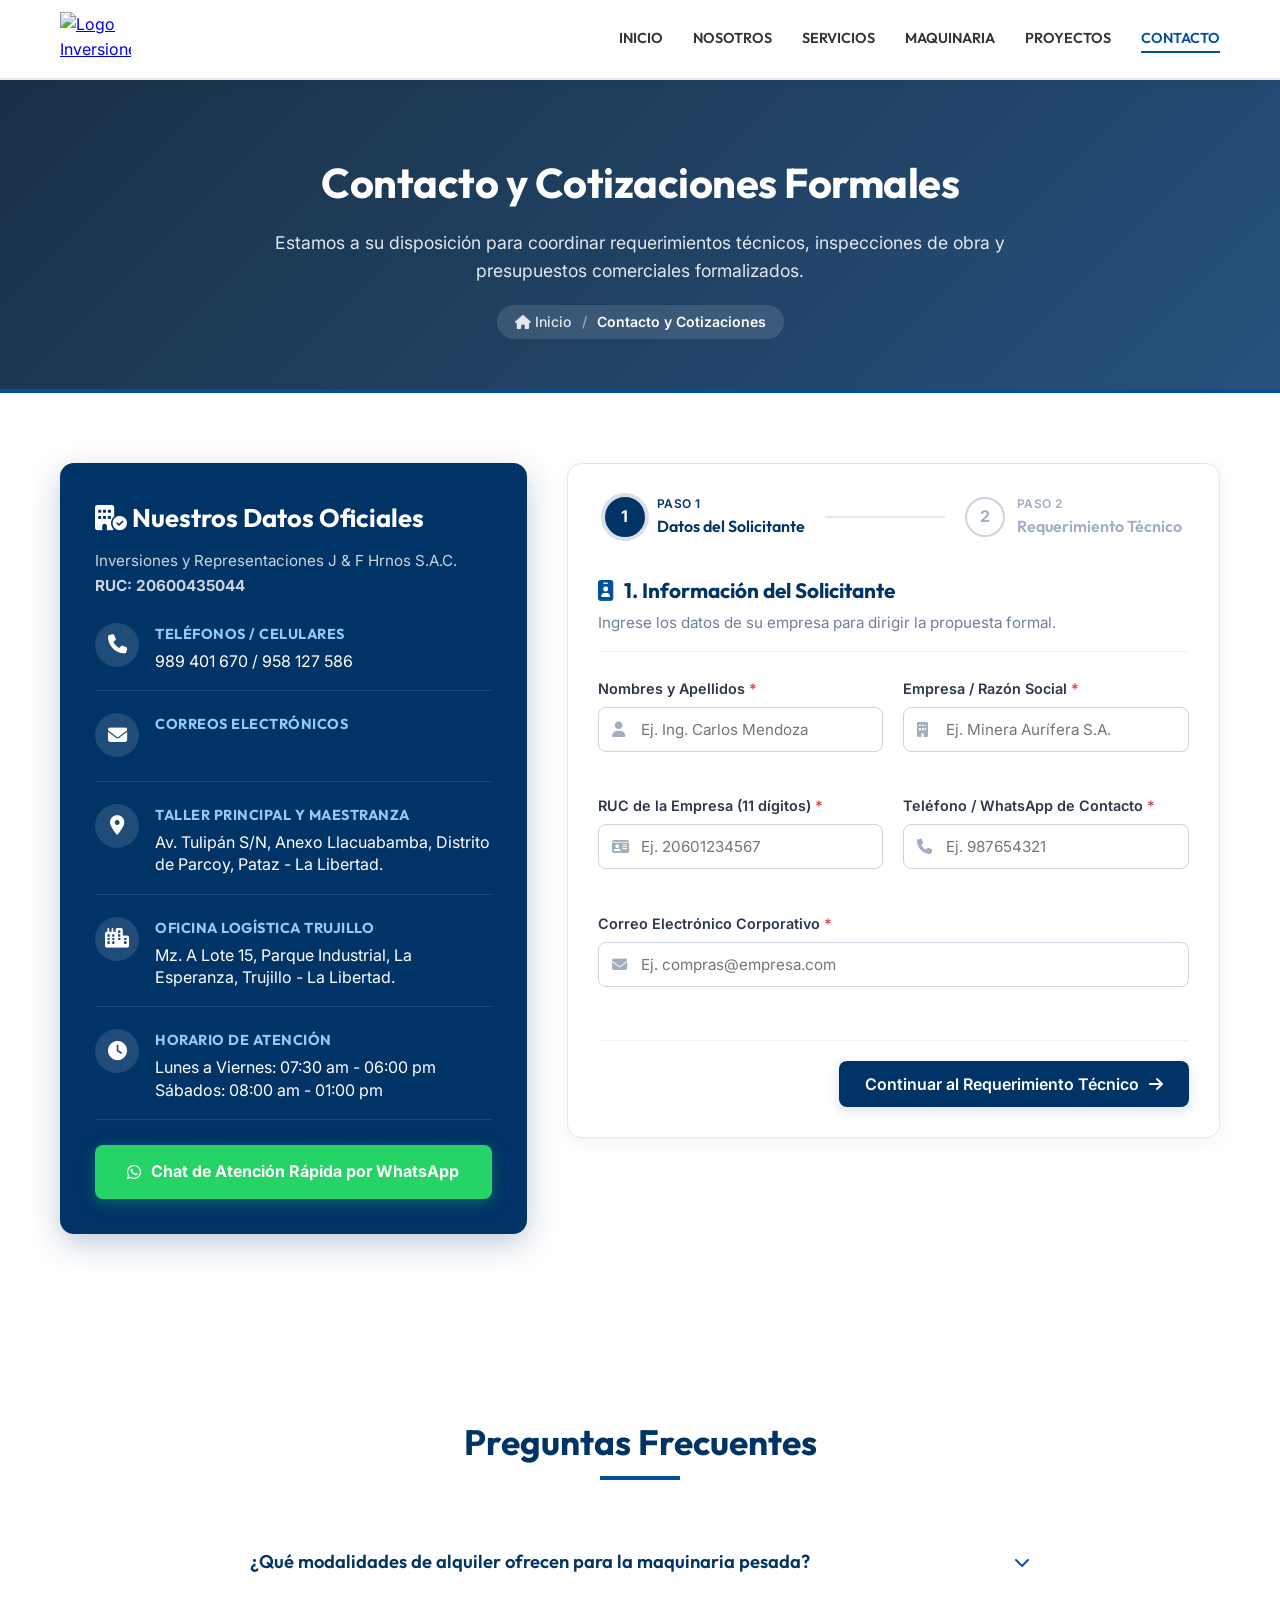
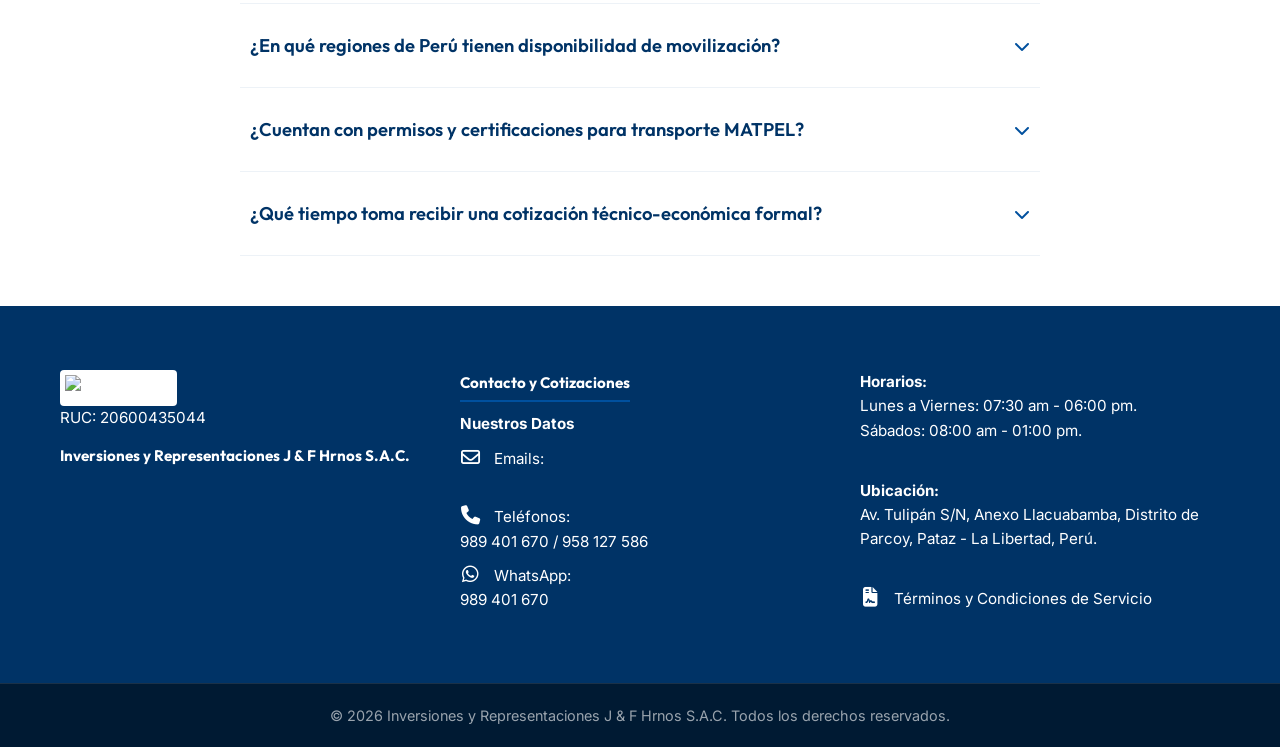
==== contacto.html @ 539c5917 "feat: reestructurar sitio en arquitectura multi-pagina independiente segun propuesta (nosotros, serv" ====
<!DOCTYPE html>
<html lang="es">

<head>
    <meta charset="UTF-8">
    <meta name="viewport" content="width=device-width, initial-scale=1.0">
    <title>Contacto y Cotizaciones en Línea | Inversiones J&F Hrnos</title>
    <meta name="description"
        content="Solicite su cotización en 2 pasos de alquiler de maquinaria, obras civiles o transporte MATPEL con Inversiones J&F Hrnos S.A.C. Atención directa por WhatsApp y correo.">
    <link rel="canonical" href="https://inversionesjyf.com/contacto.html">

    <!-- Open Graph / Facebook -->
    <meta property="og:type" content="website">
    <meta property="og:url" content="https://inversionesjyf.com/contacto.html">
    <meta property="og:title" content="Contacto y Cotizaciones | Inversiones J&F Hrnos">
    <meta property="og:description"
        content="Comuníquese con nuestra gerencia y residencia técnica. Base operativa en Llacuabamba (Pataz) y oficina en Trujillo.">
    <meta property="og:image" content="https://inversionesjyf.com/img/logo/logo_invertido.webp">

    <link rel="icon" type="image/webp" href="img/logo/logo.webp">
    <link rel="apple-touch-icon" href="img/logo/logo.webp">

    <!-- Estilos -->
    <link rel="stylesheet" href="styles.css">
    <link rel="preconnect" href="https://fonts.googleapis.com">
    <link rel="preconnect" href="https://fonts.gstatic.com" crossorigin>

    <link rel="stylesheet" href="https://cdnjs.cloudflare.com/ajax/libs/font-awesome/6.4.0/css/all.min.css"
        media="print" onload="this.media='all'">
    <noscript>
        <link rel="stylesheet" href="https://cdnjs.cloudflare.com/ajax/libs/font-awesome/6.4.0/css/all.min.css">
    </noscript>

    <link
        href="https://fonts.googleapis.com/css2?family=Inter:wght@300;400;600&family=Outfit:wght@400;600;700&display=swap"
        rel="stylesheet" media="print" onload="this.media='all'">
    <noscript>
        <link
            href="https://fonts.googleapis.com/css2?family=Inter:wght@300;400;600&family=Outfit:wght@400;600;700&display=swap"
            rel="stylesheet">
    </noscript>
</head>

<body>
    <a href="#main-content" class="skip-link">Saltar al contenido principal</a>

    <!-- HEADER / NAVEGACIÓN -->
    <header class="header">
        <div class="container header-flex">
            <div class="logo-container">
                <a href="index.html"><img src="img/logo/logo_invertido.webp" alt="Logo Inversiones J&F" class="logo-img" width="71" height="55"></a>
            </div>

            <button type="button" class="menu-toggle" id="mobile-menu" aria-label="Abrir menú de navegación"
                aria-expanded="false" aria-controls="primary-nav">
                <i class="fa-solid fa-bars" aria-hidden="true"></i>
            </button>

            <nav class="navbar" id="primary-nav" aria-label="Navegación principal">
                <ul>
                    <li><a href="index.html">Inicio</a></li>
                    <li><a href="nosotros.html">Nosotros</a></li>
                    <li><a href="servicios.html">Servicios</a></li>
                    <li><a href="maquinaria.html">Maquinaria</a></li>
                    <li><a href="proyectos.html">Proyectos</a></li>
                    <li><a href="contacto.html" class="active">Contacto</a></li>
                </ul>
            </nav>
        </div>
    </header>

    <!-- PAGE HERO -->
    <section class="page-hero">
        <div class="container">
            <h1 class="page-hero-title">Contacto y Cotizaciones Formales</h1>
            <p class="page-hero-subtitle">
                Estamos a su disposición para coordinar requerimientos técnicos, inspecciones de obra y presupuestos comerciales formalizados.
            </p>
            <nav class="breadcrumb-nav" aria-label="Ruta de navegación">
                <a href="index.html"><i class="fa-solid fa-house"></i> Inicio</a>
                <span>/</span>
                <span class="current">Contacto y Cotizaciones</span>
            </nav>
        </div>
    </section>

    <main id="main-content">
        <section class="section">
            <div class="container">
                <div class="contact-page-layout">

                    <!-- COLUMNA 1: INFORMACIÓN CORPORATIVA OFICIAL (Wireframe P.9) -->
                    <div class="contact-info-card reveal-left">
                        <h3><i class="fa-solid fa-building-circle-check"></i> Nuestros Datos Oficiales</h3>
                        <p class="lead">Inversiones y Representaciones J & F Hrnos S.A.C.<br><strong>RUC: 20600435044</strong></p>

                        <div class="contact-item-row">
                            <div class="contact-item-icon"><i class="fa-solid fa-phone"></i></div>
                            <div class="contact-item-text">
                                <h4>Teléfonos / Celulares</h4>
                                <p><a href="tel:+51989401670">989 401 670</a> / <a href="tel:+51958127586">958 127 586</a></p>
                            </div>
                        </div>

                        <div class="contact-item-row">
                            <div class="contact-item-icon"><i class="fa-solid fa-envelope"></i></div>
                            <div class="contact-item-text">
                                <h4>Correos Electrónicos</h4>
                                <p>
                                    <span class="obfuscated-email" data-user="residencia" data-domain="inversionesjyf.com"></span><br>
                                    <span class="obfuscated-email" data-user="gerencia" data-domain="inversionesjyf.com"></span>
                                </p>
                            </div>
                        </div>

                        <div class="contact-item-row">
                            <div class="contact-item-icon"><i class="fa-solid fa-location-dot"></i></div>
                            <div class="contact-item-text">
                                <h4>Taller Principal y Maestranza</h4>
                                <p>Av. Tulipán S/N, Anexo Llacuabamba, Distrito de Parcoy, Pataz - La Libertad.</p>
                            </div>
                        </div>

                        <div class="contact-item-row">
                            <div class="contact-item-icon"><i class="fa-solid fa-city"></i></div>
                            <div class="contact-item-text">
                                <h4>Oficina Logística Trujillo</h4>
                                <p>Mz. A Lote 15, Parque Industrial, La Esperanza, Trujillo - La Libertad.</p>
                            </div>
                        </div>

                        <div class="contact-item-row">
                            <div class="contact-item-icon"><i class="fa-solid fa-clock"></i></div>
                            <div class="contact-item-text">
                                <h4>Horario de Atención</h4>
                                <p>Lunes a Viernes: 07:30 am - 06:00 pm<br>Sábados: 08:00 am - 01:00 pm</p>
                            </div>
                        </div>

                        <a href="https://wa.me/51989401670?text=Hola%20Inversiones%20J%26F,%20deseo%20comunicarme%20con%20un%20asesor%20comercial." 
                           target="_blank" rel="noopener" class="direct-wa-card-btn">
                            <i class="fa-brands fa-whatsapp"></i> Chat de Atención Rápida por WhatsApp
                        </a>
                    </div>

                    <!-- COLUMNA 2: ASISTENTE DE COTIZACIÓN EN 2 PASOS (Wireframe P.9) -->
                    <div class="wizard-container box-shadow reveal-right" style="padding: 30px;">
                        <div class="wizard-stepper" role="tablist" aria-label="Progreso de la cotización">
                            <div class="step-indicator active" id="step-nav-1" role="tab" aria-selected="true">
                                <div class="step-circle">1</div>
                                <div class="step-label">
                                    <span class="step-num">Paso 1</span>
                                    <span class="step-title">Datos del Solicitante</span>
                                </div>
                            </div>
                            <div class="step-divider" id="step-divider-line"></div>
                            <div class="step-indicator" id="step-nav-2" role="tab" aria-selected="false">
                                <div class="step-circle">2</div>
                                <div class="step-label">
                                    <span class="step-num">Paso 2</span>
                                    <span class="step-title">Requerimiento Técnico</span>
                                </div>
                            </div>
                        </div>

                        <form id="quotation-form" class="wizard-form" novalidate>
                            <!-- PASO 1: Datos del Solicitante -->
                            <div class="wizard-step active" id="wizard-step-1">
                                <div class="step-header">
                                    <h3><i class="fa-solid fa-id-badge"></i> 1. Información del Solicitante</h3>
                                    <p>Ingrese los datos de su empresa para dirigir la propuesta formal.</p>
                                </div>

                                <div class="form-grid">
                                    <div class="form-group">
                                        <label for="quote-name">Nombres y Apellidos <span class="req">*</span></label>
                                        <div class="input-icon-wrap">
                                            <i class="fa-solid fa-user"></i>
                                            <input type="text" id="quote-name" name="name" required placeholder="Ej. Ing. Carlos Mendoza">
                                        </div>
                                        <span class="field-error" id="error-name"></span>
                                    </div>

                                    <div class="form-group">
                                        <label for="quote-company">Empresa / Razón Social <span class="req">*</span></label>
                                        <div class="input-icon-wrap">
                                            <i class="fa-solid fa-building"></i>
                                            <input type="text" id="quote-company" name="company" required placeholder="Ej. Minera Aurífera S.A.">
                                        </div>
                                        <span class="field-error" id="error-company"></span>
                                    </div>

                                    <div class="form-group">
                                        <label for="quote-ruc">RUC de la Empresa (11 dígitos) <span class="req">*</span></label>
                                        <div class="input-icon-wrap">
                                            <i class="fa-solid fa-id-card"></i>
                                            <input type="text" id="quote-ruc" name="ruc" required maxlength="11" pattern="[0-9]{11}" placeholder="Ej. 20601234567">
                                        </div>
                                        <span class="field-error" id="error-ruc"></span>
                                    </div>

                                    <div class="form-group">
                                        <label for="quote-phone">Teléfono / WhatsApp de Contacto <span class="req">*</span></label>
                                        <div class="input-icon-wrap">
                                            <i class="fa-solid fa-phone"></i>
                                            <input type="tel" id="quote-phone" name="phone" required placeholder="Ej. 987654321">
                                        </div>
                                        <span class="field-error" id="error-phone"></span>
                                    </div>

                                    <div class="form-group full-width">
                                        <label for="quote-email">Correo Electrónico Corporativo <span class="req">*</span></label>
                                        <div class="input-icon-wrap">
                                            <i class="fa-solid fa-envelope"></i>
                                            <input type="email" id="quote-email" name="email" required placeholder="Ej. compras@empresa.com">
                                        </div>
                                        <span class="field-error" id="error-email"></span>
                                    </div>
                                </div>

                                <div class="wizard-actions right-align">
                                    <button type="button" id="btn-next-step" class="btn-wizard-primary">
                                        Continuar al Requerimiento Técnico <i class="fa-solid fa-arrow-right"></i>
                                    </button>
                                </div>
                            </div>

                            <!-- PASO 2: Requerimiento Técnico -->
                            <div class="wizard-step" id="wizard-step-2" style="display: none;">
                                <div class="step-header">
                                    <h3><i class="fa-solid fa-toolbox"></i> 2. Datos Técnicos del Requerimiento</h3>
                                    <p>Indique tipo de servicio, maquinaria, lugar de obra y tiempo estimado.</p>
                                </div>

                                <div class="form-grid">
                                    <div class="form-group">
                                        <label for="quote-service">Servicio de Interés <span class="req">*</span></label>
                                        <div class="input-icon-wrap">
                                            <i class="fa-solid fa-gears"></i>
                                            <select id="quote-service" name="service" required>
                                                <option value="">Seleccione el tipo de servicio...</option>
                                                <option value="Alquiler de Maquinaria Pesada">Alquiler de Maquinaria Pesada</option>
                                                <option value="Transporte y Carga MATPEL">Transporte Logístico y MATPEL</option>
                                                <option value="Obras Civiles y Edificaciones">Obras Civiles y Construcción</option>
                                                <option value="Mantenimiento Vial y Carreteras">Mantenimiento Vial y Carreteras</option>
                                                <option value="Ingeniería y Montaje Industrial">Ingeniería y Montaje Metalmecánico</option>
                                            </select>
                                        </div>
                                        <span class="field-error" id="error-service"></span>
                                    </div>

                                    <div class="form-group">
                                        <label for="quote-machinery">Equipo Específico Requerido</label>
                                        <div class="input-icon-wrap">
                                            <i class="fa-solid fa-tractor"></i>
                                            <select id="quote-machinery" name="machinery">
                                                <option value="Flota completa / A definir según proyecto">Flota completa / A definir según proyecto</option>
                                            </select>
                                        </div>
                                    </div>

                                    <div class="form-group">
                                        <label for="quote-location">Ubicación / Lugar del Proyecto <span class="req">*</span></label>
                                        <div class="input-icon-wrap">
                                            <i class="fa-solid fa-location-dot"></i>
                                            <input type="text" id="quote-location" name="location" required placeholder="Ej. Pataz, Parcoy, Tayabamba / Otra región">
                                        </div>
                                        <span class="field-error" id="error-location"></span>
                                    </div>

                                    <div class="form-group">
                                        <label for="quote-duration">Duración Estimada <span class="req">*</span></label>
                                        <div class="input-icon-wrap">
                                            <i class="fa-solid fa-calendar-days"></i>
                                            <select id="quote-duration" name="duration" required>
                                                <option value="Menos de 1 mes (Servicio puntual)">Menos de 1 mes (Servicio puntual)</option>
                                                <option value="1 a 3 meses">1 a 3 meses</option>
                                                <option value="3 a 6 meses">3 a 6 meses</option>
                                                <option value="Más de 6 meses (Contrato continuo)" selected>Más de 6 meses (Contrato continuo)</option>
                                            </select>
                                        </div>
                                    </div>

                                    <div class="form-group">
                                        <label for="quote-start-date">Fecha Estimada de Inicio</label>
                                        <div class="input-icon-wrap">
                                            <i class="fa-solid fa-clock"></i>
                                            <input type="date" id="quote-start-date" name="start_date">
                                        </div>
                                    </div>

                                    <div class="form-group full-width">
                                        <label for="quote-details">Alcance y Especificaciones del Trabajo <span class="req">*</span></label>
                                        <textarea id="quote-details" name="details" rows="3" required placeholder="Indique alcances de obra, tipo de terreno, turnos de trabajo o cualquier especificación técnica..."></textarea>
                                        <span class="field-error" id="error-details"></span>
                                    </div>

                                    <div class="form-group full-width checkbox-group">
                                        <label class="custom-checkbox-label" for="quote-consent">
                                            <input type="checkbox" id="quote-consent" name="consent" required checked>
                                            <span>Acepto la política de privacidad de Inversiones y Representaciones J & F Hrnos S.A.C. para la formulación de la cotización comercial.</span>
                                        </label>
                                        <span class="field-error" id="error-consent"></span>
                                    </div>
                                </div>

                                <div class="wizard-actions between-align">
                                    <button type="button" id="btn-prev-step" class="btn-wizard-secondary">
                                        <i class="fa-solid fa-arrow-left"></i> Modificar Datos Solicitante
                                    </button>
                                    
                                    <div class="submission-btn-group">
                                        <button type="button" id="btn-send-whatsapp" class="btn-wizard-whatsapp">
                                            <i class="fa-brands fa-whatsapp"></i> Cotizar vía WhatsApp
                                        </button>
                                        <button type="submit" id="btn-submit-quote" class="btn-wizard-primary">
                                            <i class="fa-solid fa-paper-plane"></i> Solicitar Cotización Formal
                                        </button>
                                    </div>
                                </div>
                            </div>
                        </form>

                        <div id="quote-success-box" class="quote-success-banner" style="display: none;">
                            <i class="fa-solid fa-circle-check"></i>
                            <h3>¡Solicitud de Cotización Registrada!</h3>
                            <p>Hemos recibido los datos de su requerimiento. Nuestro equipo de ingenieros residentes y área comercial evaluará los alcances para remitirle la propuesta formal a la brevedad.</p>
                            <p class="direct-attention">Para atención prioritaria inmediata, comuníquese directamente al <strong>+51 989 401 670</strong>.</p>
                            <button type="button" id="btn-reset-quote" class="btn-wizard-secondary">Realizar otra cotización</button>
                        </div>
                    </div>

                </div>
            </div>
        </section>

        <!-- SECCIÓN DE PREGUNTAS FRECUENTES (FAQ) -->
        <section class="section faq-section bg-light" style="padding: 50px 0;">
            <div class="container">
                <h2 class="section-title">Preguntas Frecuentes</h2>
                <div class="faq-container">
                    <div class="faq-item">
                        <button type="button" class="faq-question" aria-expanded="false" aria-controls="faq-ans-1">
                            ¿Qué modalidades de alquiler ofrecen para la maquinaria pesada? <i class="fa-solid fa-chevron-down" aria-hidden="true"></i>
                        </button>
                        <div class="faq-answer" id="faq-ans-1">
                            <p>Ofrecemos alquiler por horas secas (solo equipo) o con operador homologado y mantenimiento preventivo in situ incluido en obra. Evaluamos turnos simples o dobles según el requerimiento de la operación minera.</p>
                        </div>
                    </div>
                    <div class="faq-item">
                        <button type="button" class="faq-question" aria-expanded="false" aria-controls="faq-ans-2">
                            ¿En qué regiones de Perú tienen disponibilidad de movilización? <i class="fa-solid fa-chevron-down" aria-hidden="true"></i>
                        </button>
                        <div class="faq-answer" id="faq-ans-2">
                            <p>Nuestra base principal y taller se encuentra en Llacuabamba (Pataz, La Libertad), pero operamos a nivel nacional mediante plataformas de cama baja propias para trasladar equipos hacia Cajamarca, Áncash, Pasco, Junín o cualquier región minera.</p>
                        </div>
                    </div>
                    <div class="faq-item">
                        <button type="button" class="faq-question" aria-expanded="false" aria-controls="faq-ans-3">
                            ¿Cuentan con permisos y certificaciones para transporte MATPEL? <i class="fa-solid fa-chevron-down" aria-hidden="true"></i>
                        </button>
                        <div class="faq-answer" id="faq-ans-3">
                            <p>Sí, contamos con permisos vigentes de la Dirección General de Transporte Terrestre del MTC para el transporte terrestre de materiales peligrosos e hidrocarburos, pólizas de responsabilidad civil y conductores homologados A-IV.</p>
                        </div>
                    </div>
                    <div class="faq-item">
                        <button type="button" class="faq-question" aria-expanded="false" aria-controls="faq-ans-4">
                            ¿Qué tiempo toma recibir una cotización técnico-económica formal? <i class="fa-solid fa-chevron-down" aria-hidden="true"></i>
                        </button>
                        <div class="faq-answer" id="faq-ans-4">
                            <p>Para alquiler de maquinaria estándar y transporte, la cotización se emite el mismo día laborable. Para obras civiles y montajes metalmecánicos complejos que requieren metrados e ingeniería, remitimos la propuesta en un plazo máximo de 24 a 48 horas.</p>
                        </div>
                    </div>
                </div>
            </div>
        </section>
    </main>

    <hr class="footer-separator">

    <!-- FOOTER CORPORATIVO -->
    <footer id="contacto" class="footer">
        <div class="container footer-grid">
            <div class="footer-brand">
                <img src="img/logo/logo.webp" alt="Logo Footer" class="logo-img-footer" width="200" height="67">
                <p class="footer-ruc">RUC: 20600435044</p>
                <p class="footer-company-name">Inversiones y Representaciones J & F Hrnos S.A.C.</p>
            </div>

            <div class="footer-contact">
                <p class="footer-heading">Contacto y Cotizaciones</p>
                <p><strong>Nuestros Datos</strong></p>
                <p><i class="fa-regular fa-envelope"></i> Emails: <br>
                    <span class="obfuscated-email" data-user="residencia" data-domain="inversionesjyf.com"></span> <br>
                    <span class="obfuscated-email" data-user="gerencia" data-domain="inversionesjyf.com"></span>
                </p>
                <p><i class="fa-solid fa-phone"></i> Teléfonos: <br>
                    <a href="tel:+51989401670">989 401 670</a> / <a href="tel:+51958127586">958 127 586</a>
                </p>
                <p><i class="fa-brands fa-whatsapp"></i> WhatsApp: <br> <a href="https://wa.me/51989401670"
                        target="_blank" rel="noopener">989 401 670</a></p>
            </div>

            <div class="footer-info">
                <p><strong>Horarios:</strong><br> Lunes a Viernes: 07:30 am - 06:00 pm. <br>Sábados: 08:00 am - 01:00 pm.</p>
                <br>
                <p><strong>Ubicación:</strong><br> Av. Tulipán S/N, Anexo Llacuabamba, Distrito de Parcoy, Pataz - La Libertad, Perú.</p>
                <br>
                <p><i class="fa-solid fa-file-contract"></i> <a href="documentos/terminos-y-condiciones.pdf"
                        target="_blank" rel="noopener">Términos y Condiciones de Servicio</a></p>
            </div>
        </div>
    </footer>

    <div style="background: #001a33; padding: 20px 0; border-top: 1px solid rgba(255,255,255,0.1);">
        <div class="container">
            <p style="text-align: center; margin:0; color: rgba(255,255,255,0.6); font-size: 0.9rem;">&copy; 2026
                Inversiones y Representaciones J & F Hrnos S.A.C. Todos los derechos reservados.</p>
        </div>
    </div>

    <script src="script.js"></script>
    <script>
        // Auto-selección por parámetros de URL en contacto.html (?servicio=... &equipo=...)
        document.addEventListener('DOMContentLoaded', () => {
            const params = new URLSearchParams(window.location.search);
            const equipoParam = params.get('equipo');
            const servicioParam = params.get('servicio');

            if (servicioParam) {
                const serviceSelect = document.getElementById('quote-service');
                if (serviceSelect) {
                    serviceSelect.value = decodeURIComponent(servicioParam);
                }
            }

            if (equipoParam) {
                const machinerySelect = document.getElementById('quote-machinery');
                if (machinerySelect) {
                    const decoded = decodeURIComponent(equipoParam);
                    let found = false;
                    for (let opt of machinerySelect.options) {
                        if (opt.value.includes(decoded) || decoded.includes(opt.value)) {
                            machinerySelect.value = opt.value;
                            found = true;
                            break;
                        }
                    }
                    if (!found) {
                        const newOpt = new Option(decoded, decoded, true, true);
                        machinerySelect.add(newOpt);
                    }
                }
            }
        });
    </script>
</body>

</html>
---- styles.css ----
/* =========================================
   VARIABLES Y ESTILOS GLOBALES
   ========================================= */
:root {
    --blue-dark: #003366;
    --blue-accent: #00509e;
    --white: #ffffff;
    --bg-light: #f4f7f6;
    --text-dark: #333333;
    --transition: all 0.4s ease;
    --header-height: 80px;
    --anim-timing: cubic-bezier(0.4, 0, 0.2, 1);
}

* {
    margin: 0;
    padding: 0;
    box-sizing: border-box;
    scroll-behavior: smooth;
}

:focus-visible {
    outline: 2px solid var(--blue-accent);
    outline-offset: 3px;
}

.skip-link {
    position: absolute;
    top: -100px;
    left: 20px;
    background: var(--blue-dark);
    color: var(--white);
    padding: 10px 18px;
    z-index: 9999;
    border-radius: 4px;
    font-weight: 600;
    transition: top 0.2s ease;
    text-decoration: none;
}

.skip-link:focus {
    top: 20px;
}

body {
    font-family: 'Inter', 'Segoe UI', Tahoma, Geneva, Verdana, sans-serif;
    color: var(--text-dark);
    line-height: 1.6;
}

h1, h2, h3, h4, .navbar a {
    font-family: 'Outfit', sans-serif;
}

/* Estilos para enlaces dentro de párrafos */
.text-link {
    color: var(--blue-accent);
    font-weight: 600;
    text-decoration: none;
    border-bottom: 2px solid var(--blue-accent);
    transition: color 0.3s ease, border-color 0.3s ease;
}

.text-link:hover {
    color: var(--blue-dark);
    border-color: var(--blue-dark);
}


.container {
    max-width: 1200px;
    margin: 0 auto;
    padding: 0 20px;
}

.section {
    padding: 70px 0;
    scroll-margin-top: var(--header-height);
}

.bg-light {
    background-color: var(--bg-light);
}

.section-title {
    text-align: center;
    color: var(--blue-dark);
    font-size: 2.2rem;
    margin-bottom: 50px;
    position: relative;
}

.section-title::after {
    content: '';
    position: absolute;
    bottom: -10px;
    left: 50%;
    transform: translateX(-50%);
    width: 80px;
    height: 4px;
    background-color: var(--blue-accent);
}

.box-shadow {
    background: var(--white);
    border-radius: 12px;
    box-shadow: 0 4px 20px rgba(0, 0, 0, 0.05);
    padding: 30px;
    transition: transform 0.3s ease, box-shadow 0.3s ease;
}

.box-shadow:hover {
    transform: translateY(-5px);
    box-shadow: 0 8px 25px rgba(0, 0, 0, 0.1);
}

/* Animaciones de Aparición */
.reveal {
    opacity: 0;
    transform: translateY(30px);
    transition: opacity 1.2s var(--anim-timing), transform 1.2s var(--anim-timing);
}

.reveal-left {
    opacity: 0;
    transform: translateX(-50px);
    transition: opacity 1.2s var(--anim-timing), transform 1.2s var(--anim-timing);
}

.reveal-right {
    opacity: 0;
    transform: translateX(50px);
    transition: opacity 1.2s var(--anim-timing), transform 1.2s var(--anim-timing);
}

.reveal.active, .reveal-left.active, .reveal-right.active {
    opacity: 1;
    transform: translate(0);
}

.delay-1 { transition-delay: 0.2s; }
.delay-2 { transition-delay: 0.4s; }
.delay-3 { transition-delay: 0.6s; }
.delay-4 { transition-delay: 0.8s; }

/* =========================================
   HEADER Y NAVEGACIÓN (PC)
   ========================================= */
.header {
    background: rgba(255, 255, 255, 0.95);
    backdrop-filter: blur(10px);
    -webkit-backdrop-filter: blur(10px);
    border-bottom: 2px solid rgba(0, 51, 102, 0.1);
    position: sticky;
    top: 0;
    z-index: 1000;
    height: var(--header-height);
    display: flex;
    align-items: center;
    box-shadow: 0 2px 10px rgba(0,0,0,0.05);
    transition: box-shadow 0.3s ease, background-color 0.3s ease;
}

.header.scrolled {
    box-shadow: 0 4px 20px rgba(0, 0, 0, 0.12);
    background: rgba(255, 255, 255, 0.98);
}

.header-flex {
    display: flex;
    justify-content: space-between;
    align-items: center;
    width: 100%;
}

.logo-img {
    height: 55px;
    width: auto;
    object-fit: contain;
    display: block;
    transition: transform 0.3s ease;
}

.logo-img:hover {
    transform: scale(1.03);
}

/* Menú oculto por defecto en PC */
.menu-toggle {
    display: none;
    font-size: 1.8rem;
    color: var(--blue-dark);
    cursor: pointer;
    background: transparent;
    border: none;
    padding: 8px;
    border-radius: 4px;
    line-height: 1;
}

.menu-toggle:focus-visible {
    outline: 2px solid var(--blue-accent);
}

.navbar ul {
    display: flex;
    list-style: none;
    gap: 30px;
}

.navbar a {
    text-decoration: none;
    color: var(--text-dark);
    font-weight: 600;
    text-transform: uppercase;
    font-size: 0.9rem;
    transition: color 0.3s, transform 0.3s;
    display: inline-block;
}

.navbar a:hover {
    color: var(--blue-accent);
    transform: translateY(-2px);
}

.navbar a.active {
    color: var(--blue-accent);
    border-bottom: 2px solid var(--blue-accent);
}

/* =========================================
   SLIDER HERO
   ========================================= */
.hero-slider {
    position: relative;
    width: 100%;
    height: 550px;
    overflow: hidden;
    background: var(--blue-dark);
}

.slide {
    position: absolute;
    width: 100%;
    height: 100%;
    opacity: 0;
    transition: opacity 0.8s ease-in-out;
}

.slide.active {
    opacity: 1;
}

.slide img {
    width: 100%;
    height: 100%;
    object-fit: cover;
}

.slide-caption {
    position: absolute;
    bottom: 60px;
    left: 50px;
    background: rgba(0, 51, 102, 0.85);
    color: var(--white);
    padding: 20px 30px;
    border-left: 6px solid var(--white);
}

.prev,
.next {
    position: absolute;
    top: 50%;
    transform: translateY(-50%);
    background: rgba(0, 51, 102, 0.6);
    color: var(--white);
    border: none;
    padding: 15px 20px;
    cursor: pointer;
    font-size: 24px;
    z-index: 10;
    transition: 0.3s;
}

.prev:hover,
.next:hover {
    background: var(--blue-dark);
}

.next {
    right: 0;
}

.prev {
    left: 0;
}

/* =========================================
   SECCIÓN: NOSOTROS
   ========================================= */
.stats-row {
    display: flex;
    justify-content: center;
    gap: 30px;
    margin-bottom: 40px;
}

.stat-item {
    display: flex;
    align-items: center;
    gap: 20px;
    flex: 1;
}

.stat-item i {
    font-size: 2.5rem;
    color: var(--blue-accent);
}

.stat-item .stat-number {
    font-family: 'Outfit', sans-serif;
    font-weight: 700;
    font-size: 1.5rem;
    color: var(--blue-dark);
    margin-bottom: 0;
}

.stat-item p {
    margin: 0;
    font-size: 0.95rem;
    color: #666;
}

.about-grid {
    display: grid;
    grid-template-columns: 1fr 1fr;
    gap: 30px;
}

.who-we-are h3,
.values-box h3 {
    color: var(--blue-dark);
    margin-bottom: 20px;
    font-size: 1.5rem;
    display: flex;
    align-items: center;
    gap: 10px;
}

.who-we-are h3 i,
.values-box h3 i {
    color: var(--blue-accent);
}

.who-we-are p {
    margin-bottom: 15px;
    text-align: left;
}

.who-we-are hr {
    border: none;
    height: 1px;
    background: #e0e0e0;
    margin: 20px 0;
}

.mission-vision-item {
    margin-bottom: 25px;
    padding: 20px;
    background: var(--bg-light);
    border-radius: 8px;
    border-left: 4px solid var(--blue-accent);
}

.mission-vision-item:last-child {
    margin-bottom: 0;
}

.mission-vision-item .mv-title {
    font-family: 'Outfit', sans-serif;
    font-weight: 700;
    color: var(--blue-dark);
    margin-bottom: 10px;
    display: flex;
    align-items: center;
    gap: 8px;
}

.mission-vision-item h4 i {
    color: var(--blue-accent);
}

.mission-vision-item p {
    text-align: left;
}

/* =========================================
   SECCIÓN: SERVICIOS CON IMÁGENES
   ========================================= */
.services-grid {
    display: grid;
    grid-template-columns: repeat(auto-fit, minmax(250px, 1fr));
    gap: 25px;
    margin-bottom: 40px;
}

.service-img-card {
    position: relative;
    border-radius: 8px;
    overflow: hidden;
    height: 320px;
    box-shadow: 0 4px 15px rgba(0, 0, 0, 0.1);
    transition: var(--transition);
}

.service-img-card img {
    position: absolute;
    top: 0;
    left: 0;
    width: 100%;
    height: 100%;
    object-fit: cover;
    z-index: 1;
    transition: var(--transition);
}

.service-img-content {
    position: absolute;
    top: 0;
    left: 0;
    width: 100%;
    height: 100%;
    z-index: 2;
    background: rgba(0, 51, 102, 0.85);
    color: var(--white);
    display: flex;
    flex-direction: column;
    justify-content: center;
    align-items: center;
    text-align: center;
    padding: 25px;
    opacity: 0;
    /* Oculto por defecto en PC */
    transition: var(--transition);
}

.service-img-content i {
    font-size: 2.5rem;
    margin-bottom: 15px;
    color: var(--white);
}

.service-img-content h3 {
    margin-bottom: 10px;
    font-size: 1.4rem;
}

.service-img-content p {
    font-size: 0.95rem;
    line-height: 1.4;
}

.service-img-card:hover .service-img-content {
    opacity: 1;
}

.service-img-card:hover img {
    transform: scale(1.1);
    filter: brightness(0.6);
}

.certifications {
    display: flex;
    justify-content: space-around;
    flex-wrap: wrap;
    gap: 20px;
    background: var(--blue-dark);
    color: var(--white);
    padding: 20px;
    border-radius: 8px;
    font-weight: bold;
}

/* =========================================
   SECCIÓN: EXPERIENCIA / PROYECTOS
   ========================================= */
.exp-category {
    margin-bottom: 50px;
}

.category-title {
    color: var(--blue-accent);
    margin-bottom: 20px;
    font-size: 1.4rem;
}

.project-grid {
    display: grid;
    grid-template-columns: repeat(auto-fit, minmax(300px, 1fr));
    gap: 25px;
}

.project-card {
    position: relative;
    overflow: hidden;
    border-radius: 8px;
    height: 250px;
    box-shadow: 0 4px 10px rgba(0, 0, 0, 0.1);
}

.project-card img {
    width: 100%;
    height: 100%;
    object-fit: cover;
    transition: var(--transition);
}

.overlay {
    position: absolute;
    top: 0;
    left: 0;
    width: 100%;
    height: 100%;
    background: rgba(0, 51, 102, 0.85);
    opacity: 0;
    transition: var(--transition);
    display: flex;
    justify-content: center;
    align-items: center;
    text-align: center;
    padding: 20px;
}

.overlay-text {
    color: var(--white);
    transform: translateY(20px);
    transition: var(--transition);
}

.overlay-text .project-title-card {
    font-family: 'Outfit', sans-serif;
    font-weight: 700;
    margin-bottom: 10px;
    font-size: 1.2rem;
}

.saber-mas-btn {
    display: inline-block;
    margin-top: 15px;
    padding: 10px 20px;
    border: 2px solid var(--white);
    color: var(--white);
    text-decoration: none;
    font-weight: bold;
    border-radius: 50px;
    transition: all 0.3s ease;
    text-transform: uppercase;
    font-size: 0.85rem;
    letter-spacing: 1px;
}

.saber-mas-btn:hover {
    background-color: var(--white);
    color: var(--blue-dark);
    transform: scale(1.05);
    box-shadow: 0 4px 15px rgba(255,255,255,0.3);
}

.project-card:hover .overlay {
    opacity: 1;
}

.project-card:hover img {
    transform: scale(1.1);
}

.project-card:hover .overlay-text {
    transform: translateY(0);
}

/* =========================================
   FOOTER
   ========================================= */
.footer-separator {
    border: none;
    height: 4px;
    background-color: var(--blue-dark);
    margin: 0;
}

.footer {
    background: var(--blue-dark);
    color: var(--white);
    padding: 60px 0;
}

.footer-grid {
    display: grid;
    grid-template-columns: 1fr 1fr 1fr;
    gap: 40px;
    align-items: flex-start;
}

.footer-company-name {
    font-family: 'Outfit', sans-serif;
    font-weight: 700;
    font-size: 1.1rem;
    color: var(--white);
    margin-top: 15px;
    line-height: 1.4;
}

.logo-img-footer {
    height: auto;
    max-width: 200px;
    border-radius: 4px;
    background: white;
    padding: 5px;
}

.footer-heading {
    font-family: 'Outfit', sans-serif;
    font-weight: 700;
    margin-bottom: 20px;
    color: var(--white);
    font-size: 1.2rem;
    border-bottom: 2px solid var(--blue-accent);
    display: inline-block;
    padding-bottom: 5px;
}

.footer p {
    margin-bottom: 10px;
    font-size: 0.95rem;
}

.footer a {
    color: var(--white);
    text-decoration: none;
    transition: 0.3s;
}

.footer a:hover {
    color: #cccccc;
    text-decoration: underline;
}

.footer i {
    margin-right: 10px;
    width: 20px;
    text-align: center;
    color: var(--white);
    font-size: 1.2rem;
}

/* Social icons footer */
.social-icons {
    display: flex;
    gap: 15px;
    margin-top: 10px;
}

.social-icons a {
    display: flex;
    justify-content: center;
    align-items: center;
    width: 40px;
    height: 40px;
    background: rgba(255, 255, 255, 0.1);
    border-radius: 50%;
    transition: all 0.3s ease;
    text-decoration: none !important;
}

.social-icons a i {
    margin: 0; /* Reset margin for centering */
    width: auto;
}

.social-icons a:hover {
    background: var(--blue-accent);
    transform: translateY(-3px);
}



/* =========================================
   DISEÑO RESPONSIVE (SOLO PARA CELULARES)
   ========================================= */
@media (max-width: 900px) {

    /* Ajustes generales y de contenedor */
    :root {
        --header-height: 70px;
    }
    
    .container {
        padding: 0 15px;
    }

    .logo-img {
        height: 40px;
    }

    /* Header y Menú Hamburguesa */
    .header-flex {
        position: relative;
    }

    .menu-toggle {
        display: block;
    }

    .navbar {
        position: absolute;
        top: 100%;
        left: 0;
        width: 100%;
        background: var(--white);
        box-shadow: 0 5px 10px rgba(0, 0, 0, 0.1);
        display: none;
        padding: 20px 0;
    }

    .navbar.active {
        display: block;
    }

    .navbar ul {
        flex-direction: column;
        align-items: center;
        gap: 20px;
    }

    /* Slider y controles */
    .hero-slider {
        height: 400px;
    }

    .slide-caption {
        bottom: 20px;
        left: 10px;
        right: 10px;
        padding: 15px;
        border-left: 4px solid var(--white);
    }

    .slide-caption h1,
    .slide-caption h2 {
        font-size: 1.3rem;
    }

    .prev, .next {
        padding: 10px 15px;
        font-size: 18px;
    }

    .section {
        padding: 40px 0;
    }

    .section-title {
        font-size: 1.8rem;
        margin-bottom: 30px;
    }

    /* Grids a una sola columna */
    .stats-row {
        flex-direction: column;
        gap: 15px;
    }

    .about-grid, 
    .services-grid, 
    .project-grid {
        grid-template-columns: 1fr;
    }

    /* Altura de tarjetas adaptada */
    .service-img-card, 
    .project-card {
        height: 280px;
    }

    /* Certificaciones en columna */
    .certifications {
        flex-direction: column;
        align-items: center;
        gap: 15px;
        text-align: center;
    }

    /* Muestra el texto siempre en servicios (sin hover) */
    .service-img-content {
        opacity: 1;
        background: linear-gradient(to top, rgba(0, 51, 102, 0.95) 0%, rgba(0, 51, 102, 0.4) 100%);
    }

    .overlay {
        opacity: 1;
        background: rgba(0, 51, 102, 0.75);
    }

    .overlay-text {
        transform: translateY(0);
    }

    /* Optimización de botones para touch */
    .saber-mas-btn {
        padding: 10px 20px;
        font-size: 1rem;
        display: inline-block;
        width: auto;
    }

    /* Footer a una sola columna y centrado */
    .footer {
        padding: 40px 0;
        text-align: center;
    }

    .footer-grid {
        grid-template-columns: 1fr;
        gap: 30px;
    }

    .footer h4 {
        margin: 0 auto 15px auto;
    }

    .logo-img-footer {
        max-width: 150px;
        margin: 0 auto 10px auto;
    }
}

/* =========================================
   SECCIÓN: PREGUNTAS FRECUENTES (FAQ)
   ========================================= */
.faq-section {
    background-color: var(--white);
    padding: 70px 0;
}

.faq-container {
    max-width: 800px;
    margin: 0 auto;
}

.faq-item {
    border-bottom: 1px solid #edf2f7;
    padding: 15px 0;
}

.faq-question {
    width: 100%;
    background: none;
    border: none;
    text-align: left;
    padding: 15px 10px;
    font-size: 1.15rem;
    font-weight: 600;
    color: var(--blue-dark);
    font-family: 'Outfit', sans-serif;
    cursor: pointer;
    display: flex;
    justify-content: space-between;
    align-items: center;
    transition: color 0.3s ease;
}

.faq-question:hover {
    color: var(--blue-accent);
}

.faq-question i {
    font-size: 1rem;
    color: var(--blue-accent);
    transition: transform 0.3s ease;
}

.faq-question.active i {
    transform: rotate(180deg);
}

.faq-answer {
    max-height: 0;
    overflow: hidden;
    transition: max-height 0.3s ease-out, padding 0.3s ease-out;
    padding: 0 10px;
}

.faq-answer p {
    color: #4a5568;
    line-height: 1.7;
    margin-bottom: 15px;
    font-size: 1rem;
    text-align: left;
}

/* =========================================
   COMPARTIR REDES (PROYECTO)
   ========================================= */
.share-box {
    margin-top: 15px;
}

.share-box h4 {
    font-size: 1.1rem;
    color: var(--blue-dark);
    margin-bottom: 15px;
    display: flex;
    align-items: center;
    gap: 8px;
}

.share-buttons {
    display: flex;
    gap: 12px;
}

.share-buttons a {
    display: flex;
    justify-content: center;
    align-items: center;
    width: 40px;
    height: 40px;
    border-radius: 50%;
    color: white;
    text-decoration: none;
    font-size: 1.1rem;
    transition: transform 0.3s ease, box-shadow 0.3s ease;
}

.share-buttons a:hover {
    transform: translateY(-3px);
    box-shadow: 0 5px 15px rgba(0,0,0,0.15);
}

.share-buttons a.facebook { background-color: #1877f2; }
.share-buttons a.linkedin { background-color: #0077b5; }
.share-buttons a.whatsapp { background-color: #25d366; }

/* =========================================
   PÁGINA DE DETALLE DE PROYECTO (proyecto.html)
   ========================================= */
.project-detail-hero {
    background-color: var(--blue-dark);
    background-position: center;
    background-size: cover;
    height: 380px;
    display: flex;
    align-items: center;
    justify-content: center;
    color: var(--white);
    text-align: center;
    position: relative;
}

.hero-badge {
    background: var(--blue-accent);
    color: var(--white);
    padding: 8px 16px;
    border-radius: 20px;
    font-size: 0.9rem;
    font-weight: 600;
    display: inline-block;
    margin-bottom: 20px;
    text-transform: uppercase;
    letter-spacing: 1px;
}

.project-layout {
    display: grid;
    grid-template-columns: 2fr 1fr;
    gap: 40px;
    padding: 60px 20px;
    max-width: 1200px;
    margin: 0 auto;
}

.back-btn {
    display: inline-block;
    margin-bottom: 20px;
    color: var(--blue-accent);
    text-decoration: none;
    font-weight: bold;
    font-family: 'Outfit', sans-serif;
    font-size: 1.1rem;
    transition: 0.3s;
    position: sticky;
    top: 100px;
    z-index: 10;
    background: rgba(248, 250, 252, 0.95);
    padding: 8px 14px;
    border-radius: 6px;
}

.back-btn:hover {
    text-decoration: underline;
    color: var(--blue-dark);
    transform: translateX(-5px);
}

.main-content h2 {
    color: var(--blue-dark);
    font-size: 2.2rem;
    margin-bottom: 20px;
}

.main-content p {
    font-size: 1.1rem;
    line-height: 1.8;
    color: var(--text-dark);
    margin-bottom: 30px;
    text-align: left;
}

.tech-list {
    display: grid;
    grid-template-columns: 1fr 1fr;
    gap: 15px;
    margin-bottom: 40px;
}

.tech-item {
    background: #f8fafc;
    padding: 15px 20px;
    border-radius: 8px;
    border-left: 4px solid var(--blue-accent);
    display: flex;
    align-items: center;
    gap: 12px;
}

.tech-item i {
    color: var(--blue-accent);
    font-size: 1.2rem;
}

.tech-item span {
    font-weight: 600;
    color: var(--blue-dark);
}

.project-gallery img {
    width: 100%;
    border-radius: 12px;
    box-shadow: 0 10px 30px rgba(0, 0, 0, 0.1);
    margin-bottom: 20px;
    object-fit: cover;
}

.sidebar {
    position: sticky;
    top: 100px;
    align-self: start;
    display: flex;
    flex-direction: column;
    gap: 30px;
}

.sidebar-card {
    background: var(--white);
    border-radius: 12px;
    padding: 35px;
    box-shadow: 0 15px 40px rgba(0, 0, 0, 0.08);
}

.sidebar-card h3 {
    color: var(--blue-dark);
    border-bottom: 2px solid #edf2f7;
    padding-bottom: 15px;
    margin-bottom: 20px;
    font-size: 1.5rem;
}

.info-row {
    margin-bottom: 20px;
}

.info-row span.label {
    display: block;
    font-size: 0.9rem;
    color: #718096;
    text-transform: uppercase;
    letter-spacing: 0.5px;
    margin-bottom: 5px;
}

.info-row span.value {
    display: block;
    font-size: 1.1rem;
    color: var(--blue-dark);
    font-weight: 600;
}

.info-row i {
    color: var(--blue-accent);
    margin-right: 8px;
    width: 20px;
    text-align: center;
}

.btn-official {
    display: block;
    background: var(--blue-dark);
    color: var(--white);
    padding: 15px 20px;
    border-radius: 6px;
    text-align: center;
    text-decoration: none;
    font-weight: bold;
    font-size: 1.1rem;
    margin-top: 30px;
    transition: 0.3s;
}

.btn-official:hover {
    background: var(--blue-accent);
    transform: translateY(-3px);
    box-shadow: 0 10px 20px rgba(0, 80, 158, 0.3);
}

.cta-box {
    background: linear-gradient(135deg, var(--blue-accent), var(--blue-dark));
    border-radius: 12px;
    padding: 35px;
    text-align: center;
    color: var(--white);
    box-shadow: 0 15px 40px rgba(0, 0, 0, 0.15);
}

.cta-box h4 {
    font-size: 1.5rem;
    margin-bottom: 15px;
    color: var(--white);
    font-weight: 700;
}

.cta-box p {
    font-size: 1.05rem;
    margin-bottom: 25px;
    color: #e2e8f0;
    line-height: 1.6;
}

.btn-cta {
    display: block;
    background: var(--white);
    color: var(--blue-dark);
    padding: 15px 20px;
    border-radius: 6px;
    text-decoration: none;
    font-weight: bold;
    font-size: 1.1rem;
    transition: 0.3s;
}

.btn-cta:hover {
    background: #f8fafc;
    color: var(--blue-accent);
    transform: translateY(-3px);
    box-shadow: 0 10px 20px rgba(255, 255, 255, 0.2);
}

@media (max-width: 900px) {
    .project-layout {
        grid-template-columns: 1fr;
        padding: 30px 15px;
        gap: 30px;
    }

    .hero-title {
        font-size: 2.2rem !important;
    }

    .project-detail-hero {
        height: 250px;
    }

    .tech-list {
        grid-template-columns: 1fr !important;
    }

    .sidebar {
        position: static;
    }
}

/* =========================================
   ESTILOS COMUNES PARA ENCABEZADOS DE SECCIÓN
   ========================================= */
.section-header-centered {
    text-align: center;
    max-width: 820px;
    margin: 0 auto 40px auto;
}

.section-tag {
    display: inline-flex;
    align-items: center;
    gap: 8px;
    background: rgba(0, 80, 158, 0.1);
    color: var(--blue-accent);
    padding: 6px 14px;
    border-radius: 20px;
    font-size: 0.85rem;
    font-weight: 600;
    text-transform: uppercase;
    letter-spacing: 0.5px;
    margin-bottom: 12px;
}

.section-subtitle {
    color: #4a5568;
    font-size: 1.05rem;
    line-height: 1.6;
    margin-top: 10px;
}

/* =========================================
   CATÁLOGO DE MAQUINARIA PESADA (#maquinaria)
   ========================================= */
.machinery-toolbar {
    display: flex;
    flex-wrap: wrap;
    gap: 15px;
    align-items: center;
    justify-content: space-between;
    margin-bottom: 25px;
}

.search-box-wrapper {
    position: relative;
    flex: 1 1 340px;
}

.search-box-wrapper .search-icon {
    position: absolute;
    left: 15px;
    top: 50%;
    transform: translateY(-50%);
    color: #718096;
    font-size: 1rem;
    pointer-events: none;
}

.machinery-search-input {
    width: 100%;
    padding: 12px 40px 12px 42px;
    border: 1.5px solid #cbd5e0;
    border-radius: 8px;
    font-size: 0.95rem;
    font-family: inherit;
    background: var(--white);
    transition: var(--transition);
}

.machinery-search-input:focus {
    border-color: var(--blue-accent);
    outline: none;
    box-shadow: 0 0 0 3px rgba(0, 80, 158, 0.15);
}

.search-clear-btn {
    position: absolute;
    right: 12px;
    top: 50%;
    transform: translateY(-50%);
    background: none;
    border: none;
    color: #a0aec0;
    cursor: pointer;
    font-size: 1rem;
    padding: 4px;
    border-radius: 50%;
    transition: color 0.2s ease;
}

.search-clear-btn:hover {
    color: #e53e3e;
}

.filter-select-wrapper {
    flex: 0 1 280px;
}

.filter-select {
    width: 100%;
    padding: 12px 16px;
    border: 1.5px solid #cbd5e0;
    border-radius: 8px;
    font-size: 0.95rem;
    font-family: inherit;
    background: var(--white);
    color: var(--text-dark);
    cursor: pointer;
    transition: var(--transition);
}

.filter-select:focus {
    border-color: var(--blue-accent);
    outline: none;
    box-shadow: 0 0 0 3px rgba(0, 80, 158, 0.15);
}

/* Píldoras de Categoría */
.machinery-categories-nav {
    display: flex;
    flex-wrap: wrap;
    gap: 10px;
    margin-bottom: 25px;
}

.category-pill {
    display: inline-flex;
    align-items: center;
    gap: 8px;
    padding: 9px 18px;
    border: 1px solid #e2e8f0;
    background: var(--white);
    color: #4a5568;
    border-radius: 25px;
    font-size: 0.9rem;
    font-weight: 600;
    font-family: inherit;
    cursor: pointer;
    transition: all 0.25s ease;
    box-shadow: 0 1px 3px rgba(0, 0, 0, 0.05);
}

.category-pill:hover {
    border-color: var(--blue-accent);
    color: var(--blue-accent);
    transform: translateY(-1px);
}

.category-pill.active {
    background: var(--blue-dark);
    color: var(--white);
    border-color: var(--blue-dark);
    box-shadow: 0 4px 12px rgba(0, 51, 102, 0.2);
}

.category-pill i {
    font-size: 0.85rem;
}

/* Barra de estado */
.machinery-status-bar {
    display: flex;
    flex-wrap: wrap;
    align-items: center;
    justify-content: space-between;
    gap: 15px;
    padding: 12px 18px;
    background: #edf2f7;
    border-radius: 8px;
    margin-bottom: 30px;
    font-size: 0.9rem;
    color: #4a5568;
}

.fleet-guarantees {
    display: flex;
    flex-wrap: wrap;
    gap: 15px;
}

.fleet-guarantees span {
    display: inline-flex;
    align-items: center;
    gap: 6px;
    font-weight: 500;
    color: var(--blue-dark);
}

.fleet-guarantees i {
    color: #27ae60;
}

/* Grid de Maquinaria */
.machinery-grid {
    display: grid;
    grid-template-columns: repeat(auto-fill, minmax(320px, 1fr));
    gap: 25px;
}

/* Tarjeta individual de equipo */
.machinery-card {
    background: var(--white);
    border-radius: 12px;
    overflow: hidden;
    border: 1px solid #e2e8f0;
    box-shadow: 0 4px 12px rgba(0, 0, 0, 0.06);
    display: flex;
    flex-direction: column;
    transition: transform 0.3s ease, box-shadow 0.3s ease, border-color 0.3s ease;
}

.machinery-card:hover {
    transform: translateY(-6px);
    box-shadow: 0 15px 30px rgba(0, 51, 102, 0.12);
    border-color: #cbd5e0;
}

.machinery-card-media {
    position: relative;
    width: 100%;
    aspect-ratio: 16 / 10;
    overflow: hidden;
    background: #0f172a;
}

.machinery-card-media img {
    width: 100%;
    height: 100%;
    object-fit: cover;
    transition: transform 0.5s cubic-bezier(0.4, 0, 0.2, 1);
}

.machinery-card:hover .machinery-card-media img {
    transform: scale(1.08);
}

.card-badges {
    position: absolute;
    top: 12px;
    left: 12px;
    right: 12px;
    display: flex;
    justify-content: space-between;
    pointer-events: none;
}

.badge-brand {
    background: rgba(0, 51, 102, 0.88);
    color: var(--white);
    font-size: 0.75rem;
    font-weight: 700;
    padding: 4px 10px;
    border-radius: 4px;
    text-transform: uppercase;
    letter-spacing: 0.5px;
    backdrop-filter: blur(4px);
}

.badge-available {
    display: inline-flex;
    align-items: center;
    gap: 6px;
    background: rgba(39, 174, 96, 0.9);
    color: var(--white);
    font-size: 0.75rem;
    font-weight: 600;
    padding: 4px 10px;
    border-radius: 20px;
    backdrop-filter: blur(4px);
}

.badge-available::before {
    content: '';
    width: 7px;
    height: 7px;
    border-radius: 50%;
    background: #fff;
    box-shadow: 0 0 6px rgba(255, 255, 255, 0.8);
}

.machinery-card-body {
    padding: 20px;
    display: flex;
    flex-direction: column;
    flex-grow: 1;
}

.card-meta-category {
    font-size: 0.8rem;
    font-weight: 600;
    color: var(--blue-accent);
    text-transform: uppercase;
    letter-spacing: 0.5px;
    margin-bottom: 6px;
}

.machinery-card-title {
    font-family: 'Outfit', sans-serif;
    font-size: 1.25rem;
    font-weight: 700;
    color: var(--blue-dark);
    margin-bottom: 4px;
    line-height: 1.3;
}

.machinery-card-model {
    font-size: 0.85rem;
    color: #718096;
    margin-bottom: 15px;
}

.machinery-specs-summary {
    display: grid;
    grid-template-columns: repeat(3, 1fr);
    gap: 8px;
    background: #f8fafc;
    border: 1px solid #edf2f7;
    border-radius: 8px;
    padding: 10px;
    margin-bottom: 16px;
}

.spec-cell {
    text-align: center;
    border-right: 1px solid #e2e8f0;
}

.spec-cell:last-child {
    border-right: none;
}

.spec-cell-label {
    display: block;
    font-size: 0.72rem;
    color: #718096;
    text-transform: uppercase;
    font-weight: 600;
    margin-bottom: 2px;
}

.spec-cell-value {
    display: block;
    font-size: 0.85rem;
    font-weight: 700;
    color: var(--blue-dark);
}

.machinery-card-desc {
    font-size: 0.9rem;
    color: #4a5568;
    line-height: 1.5;
    margin-bottom: 20px;
    display: -webkit-box;
    -webkit-line-clamp: 2;
    -webkit-box-orient: vertical;
    overflow: hidden;
}

.machinery-card-actions {
    margin-top: auto;
    display: flex;
    gap: 10px;
}

.btn-card-spec {
    flex: 1;
    background: #edf2f7;
    color: var(--blue-dark);
    border: 1px solid #cbd5e0;
    padding: 10px;
    border-radius: 6px;
    font-size: 0.88rem;
    font-weight: 600;
    font-family: inherit;
    cursor: pointer;
    transition: all 0.2s ease;
    text-align: center;
    text-decoration: none;
}

.btn-card-spec:hover {
    background: #e2e8f0;
    color: var(--blue-accent);
}

.btn-card-quote {
    flex: 1;
    background: var(--blue-dark);
    color: var(--white);
    border: none;
    padding: 10px;
    border-radius: 6px;
    font-size: 0.88rem;
    font-weight: 600;
    font-family: inherit;
    cursor: pointer;
    transition: all 0.2s ease;
    text-align: center;
    text-decoration: none;
}

.btn-card-quote:hover {
    background: var(--blue-accent);
    box-shadow: 0 4px 10px rgba(0, 80, 158, 0.25);
}

/* Mensaje sin resultados */
.no-results-box {
    text-align: center;
    padding: 60px 20px;
    background: var(--white);
    border: 2px dashed #cbd5e0;
    border-radius: 12px;
    margin-top: 20px;
}

.no-results-box i {
    font-size: 3rem;
    color: #a0aec0;
    margin-bottom: 15px;
}

.no-results-box h3 {
    font-size: 1.3rem;
    color: var(--blue-dark);
    margin-bottom: 8px;
}

.no-results-box p {
    color: #718096;
    margin-bottom: 20px;
}

.btn-reset-filters {
    background: var(--blue-accent);
    color: var(--white);
    border: none;
    padding: 10px 22px;
    border-radius: 6px;
    font-weight: 600;
    cursor: pointer;
    transition: background 0.2s ease;
}

.btn-reset-filters:hover {
    background: var(--blue-dark);
}

/* =========================================
   MODAL DE FICHA TÉCNICA DE MAQUINARIA
   ========================================= */
.machinery-modal {
    position: fixed;
    inset: 0;
    z-index: 10000;
    display: none;
    align-items: center;
    justify-content: center;
    padding: 20px;
}

.machinery-modal.active {
    display: flex;
}

.modal-backdrop {
    position: absolute;
    inset: 0;
    background: rgba(0, 26, 51, 0.75);
    backdrop-filter: blur(5px);
}

.modal-dialog {
    position: relative;
    z-index: 10001;
    background: var(--white);
    border-radius: 14px;
    width: 100%;
    max-width: 920px;
    max-height: 90vh;
    overflow-y: auto;
    box-shadow: 0 25px 50px -12px rgba(0, 0, 0, 0.35);
    animation: modalScaleUp 0.3s cubic-bezier(0.16, 1, 0.3, 1);
}

@keyframes modalScaleUp {
    from {
        opacity: 0;
        transform: scale(0.95) translateY(10px);
    }
    to {
        opacity: 1;
        transform: scale(1) translateY(0);
    }
}

.modal-close-btn {
    position: absolute;
    top: 16px;
    right: 16px;
    z-index: 10002;
    background: rgba(0, 0, 0, 0.08);
    border: none;
    width: 36px;
    height: 36px;
    border-radius: 50%;
    cursor: pointer;
    color: #4a5568;
    font-size: 1.1rem;
    display: grid;
    place-items: center;
    transition: all 0.2s ease;
}

.modal-close-btn:hover {
    background: #e53e3e;
    color: var(--white);
}

.modal-content-grid {
    display: grid;
    grid-template-columns: 1fr 1.2fr;
    gap: 30px;
    padding: 30px;
}

.modal-media-col {
    display: flex;
    flex-direction: column;
    gap: 15px;
}

.modal-img-wrapper {
    width: 100%;
    aspect-ratio: 16 / 11;
    border-radius: 10px;
    overflow: hidden;
    background: #0f172a;
    box-shadow: 0 4px 12px rgba(0, 0, 0, 0.1);
}

.modal-img-wrapper img {
    width: 100%;
    height: 100%;
    object-fit: cover;
}

.modal-badges-row {
    display: flex;
    gap: 8px;
    flex-wrap: wrap;
}

.modal-info-col h3 {
    font-size: 1.6rem;
    color: var(--blue-dark);
    font-family: 'Outfit', sans-serif;
    margin-bottom: 6px;
}

.modal-machine-subtitle {
    font-size: 0.95rem;
    color: var(--blue-accent);
    font-weight: 600;
    margin-bottom: 15px;
}

.modal-machine-desc {
    font-size: 0.95rem;
    color: #4a5568;
    line-height: 1.6;
    margin-bottom: 20px;
}

.modal-spec-table {
    width: 100%;
    border-collapse: collapse;
    margin-bottom: 20px;
    font-size: 0.9rem;
}

.modal-spec-table tr {
    border-bottom: 1px solid #edf2f7;
}

.modal-spec-table th {
    text-align: left;
    padding: 9px 12px;
    color: #718096;
    font-weight: 600;
    width: 45%;
    background: #f8fafc;
}

.modal-spec-table td {
    padding: 9px 12px;
    color: var(--blue-dark);
    font-weight: 600;
}

.modal-applications-title {
    font-size: 1rem;
    color: var(--blue-dark);
    margin-bottom: 10px;
    font-weight: 700;
}

.modal-applications-list {
    list-style: none;
    padding: 0;
    margin-bottom: 25px;
    display: flex;
    flex-direction: column;
    gap: 8px;
}

.modal-applications-list li {
    font-size: 0.9rem;
    color: #4a5568;
    display: flex;
    align-items: flex-start;
    gap: 10px;
}

.modal-applications-list li i {
    color: #27ae60;
    margin-top: 3px;
}

.modal-actions-group {
    display: flex;
    gap: 12px;
    flex-wrap: wrap;
}

.btn-modal-quote {
    flex: 1 1 200px;
    background: var(--blue-dark);
    color: var(--white);
    padding: 12px 20px;
    border-radius: 8px;
    font-weight: 600;
    text-align: center;
    text-decoration: none;
    border: none;
    cursor: pointer;
    transition: background 0.2s ease;
}

.btn-modal-quote:hover {
    background: var(--blue-accent);
}

.btn-modal-whatsapp {
    flex: 1 1 200px;
    background: #25d366;
    color: var(--white);
    padding: 12px 20px;
    border-radius: 8px;
    font-weight: 600;
    text-align: center;
    text-decoration: none;
    display: flex;
    align-items: center;
    justify-content: center;
    gap: 8px;
    transition: background 0.2s ease;
}

.btn-modal-whatsapp:hover {
    background: #1ebc57;
}

/* =========================================
   ASISTENTE DE COTIZACIÓN EN 2 PASOS (#cotizador)
   ========================================= */
.wizard-container {
    background: var(--white);
    border-radius: 14px;
    padding: 40px;
    max-width: 880px;
    margin: 0 auto;
    border: 1px solid #e2e8f0;
}

/* Stepper */
.wizard-stepper {
    display: flex;
    align-items: center;
    justify-content: center;
    margin-bottom: 35px;
    position: relative;
}

.step-indicator {
    display: flex;
    align-items: center;
    gap: 12px;
    color: #a0aec0;
    cursor: default;
    transition: color 0.3s ease;
}

.step-indicator.active {
    color: var(--blue-dark);
}

.step-indicator.completed {
    color: #27ae60;
}

.step-circle {
    width: 40px;
    height: 40px;
    border-radius: 50%;
    border: 2px solid #cbd5e0;
    background: var(--white);
    display: grid;
    place-items: center;
    font-weight: 700;
    font-size: 1rem;
    transition: all 0.3s ease;
}

.step-indicator.active .step-circle {
    border-color: var(--blue-dark);
    background: var(--blue-dark);
    color: var(--white);
    box-shadow: 0 0 0 4px rgba(0, 51, 102, 0.15);
}

.step-indicator.completed .step-circle {
    border-color: #27ae60;
    background: #27ae60;
    color: var(--white);
}

.step-label {
    display: flex;
    flex-direction: column;
}

.step-num {
    font-size: 0.75rem;
    text-transform: uppercase;
    font-weight: 600;
    letter-spacing: 0.5px;
}

.step-title {
    font-family: 'Outfit', sans-serif;
    font-size: 1rem;
    font-weight: 600;
    color: inherit;
}

.step-divider {
    flex: 0 1 120px;
    height: 2px;
    background: #e2e8f0;
    margin: 0 20px;
    transition: background 0.3s ease;
}

.step-divider.active {
    background: var(--blue-accent);
}

/* Encabezado del paso */
.step-header {
    margin-bottom: 25px;
    border-bottom: 1px solid #edf2f7;
    padding-bottom: 15px;
}

.step-header h3 {
    font-size: 1.3rem;
    color: var(--blue-dark);
    font-family: 'Outfit', sans-serif;
    display: flex;
    align-items: center;
    gap: 10px;
    margin-bottom: 4px;
}

.step-header h3 i {
    color: var(--blue-accent);
}

.step-header p {
    font-size: 0.95rem;
    color: #718096;
}

/* Grid de formulario */
.form-grid {
    display: grid;
    grid-template-columns: repeat(2, 1fr);
    gap: 20px;
}

.form-group {
    display: flex;
    flex-direction: column;
}

.form-group.full-width {
    grid-column: 1 / -1;
}

.form-group label {
    font-size: 0.9rem;
    font-weight: 600;
    color: #2d3748;
    margin-bottom: 7px;
}

.form-group label .req {
    color: #e53e3e;
}

.input-icon-wrap {
    position: relative;
    display: flex;
    align-items: center;
}

.input-icon-wrap i {
    position: absolute;
    left: 14px;
    color: #a0aec0;
    font-size: 0.95rem;
    pointer-events: none;
    transition: color 0.2s ease;
}

.input-icon-wrap input,
.input-icon-wrap select,
.form-group textarea {
    width: 100%;
    padding: 12px 14px 12px 42px;
    border: 1.5px solid #cbd5e0;
    border-radius: 8px;
    font-family: inherit;
    font-size: 0.95rem;
    color: var(--text-dark);
    background: var(--white);
    transition: border-color 0.2s ease, box-shadow 0.2s ease;
}

.form-group textarea {
    padding: 12px 14px;
    resize: vertical;
}

.input-icon-wrap input:focus,
.input-icon-wrap select:focus,
.form-group textarea:focus {
    border-color: var(--blue-accent);
    outline: none;
    box-shadow: 0 0 0 3px rgba(0, 80, 158, 0.15);
}

.input-icon-wrap input:focus + i,
.input-icon-wrap select:focus + i {
    color: var(--blue-accent);
}

.input-icon-wrap.has-error input,
.input-icon-wrap.has-error select,
.form-group.has-error textarea {
    border-color: #e53e3e;
    background: #fff5f5;
}

.field-error {
    font-size: 0.8rem;
    color: #e53e3e;
    margin-top: 5px;
    min-height: 1.1rem;
    display: block;
}

/* Checkbox */
.checkbox-group {
    margin-top: 5px;
}

.custom-checkbox-label {
    display: flex;
    align-items: flex-start;
    gap: 12px;
    font-size: 0.88rem;
    color: #4a5568;
    line-height: 1.5;
    cursor: pointer;
    font-weight: normal !important;
}

.custom-checkbox-label input[type="checkbox"] {
    margin-top: 3px;
    width: 18px;
    height: 18px;
    cursor: pointer;
    accent-color: var(--blue-accent);
}

/* Acciones del wizard */
.wizard-actions {
    display: flex;
    gap: 15px;
    margin-top: 30px;
    padding-top: 20px;
    border-top: 1px solid #edf2f7;
}

.wizard-actions.right-align {
    justify-content: flex-end;
}

.wizard-actions.between-align {
    justify-content: space-between;
    align-items: center;
    flex-wrap: wrap;
}

.submission-btn-group {
    display: flex;
    gap: 12px;
    flex-wrap: wrap;
}

.btn-wizard-primary {
    background: var(--blue-dark);
    color: var(--white);
    border: none;
    padding: 13px 26px;
    border-radius: 8px;
    font-size: 1rem;
    font-weight: 600;
    font-family: inherit;
    cursor: pointer;
    display: inline-flex;
    align-items: center;
    gap: 10px;
    transition: all 0.25s ease;
    box-shadow: 0 4px 12px rgba(0, 51, 102, 0.15);
}

.btn-wizard-primary:hover {
    background: var(--blue-accent);
    transform: translateY(-2px);
    box-shadow: 0 8px 18px rgba(0, 80, 158, 0.25);
}

.btn-wizard-secondary {
    background: #edf2f7;
    color: #4a5568;
    border: 1px solid #cbd5e0;
    padding: 13px 22px;
    border-radius: 8px;
    font-size: 0.95rem;
    font-weight: 600;
    font-family: inherit;
    cursor: pointer;
    display: inline-flex;
    align-items: center;
    gap: 8px;
    transition: all 0.2s ease;
}

.btn-wizard-secondary:hover {
    background: #e2e8f0;
    color: var(--text-dark);
}

.btn-wizard-whatsapp {
    background: #25d366;
    color: var(--white);
    border: none;
    padding: 13px 24px;
    border-radius: 8px;
    font-size: 1rem;
    font-weight: 600;
    font-family: inherit;
    cursor: pointer;
    display: inline-flex;
    align-items: center;
    gap: 10px;
    transition: all 0.25s ease;
    box-shadow: 0 4px 12px rgba(37, 211, 102, 0.25);
}

.btn-wizard-whatsapp:hover {
    background: #1ebc57;
    transform: translateY(-2px);
    box-shadow: 0 8px 18px rgba(37, 211, 102, 0.35);
}

/* Banner de éxito */
.quote-success-banner {
    text-align: center;
    padding: 50px 20px;
    animation: fadeIn 0.4s ease;
}

@keyframes fadeIn {
    from { opacity: 0; transform: translateY(10px); }
    to { opacity: 1; transform: translateY(0); }
}

.quote-success-banner i {
    font-size: 4rem;
    color: #27ae60;
    margin-bottom: 20px;
}

.quote-success-banner h3 {
    font-size: 1.8rem;
    color: var(--blue-dark);
    font-family: 'Outfit', sans-serif;
    margin-bottom: 12px;
}

.quote-success-banner p {
    font-size: 1.05rem;
    color: #4a5568;
    max-width: 600px;
    margin: 0 auto 15px auto;
    line-height: 1.6;
}

.quote-success-banner .direct-attention {
    font-weight: 600;
    color: var(--blue-accent);
    margin-bottom: 30px;
}

/* =========================================
   ADAPTACIONES RESPONSIVAS (Móviles y Tablets)
   ========================================= */
@media (max-width: 900px) {
    .machinery-toolbar {
        flex-direction: column;
        align-items: stretch;
    }

    .filter-select-wrapper {
        flex: 1 1 100%;
    }

    .machinery-categories-nav {
        overflow-x: auto;
        flex-wrap: nowrap;
        padding-bottom: 10px;
        -webkit-overflow-scrolling: touch;
    }

    .category-pill {
        white-space: nowrap;
        flex-shrink: 0;
    }

    .modal-content-grid {
        grid-template-columns: 1fr;
        padding: 20px;
        gap: 20px;
    }

    .wizard-container {
        padding: 25px 15px;
    }

    .wizard-stepper {
        justify-content: space-between;
    }

    .step-label .step-title {
        font-size: 0.85rem;
    }

    .step-divider {
        margin: 0 10px;
        flex: 0 1 40px;
    }

    .form-grid {
        grid-template-columns: 1fr;
        gap: 15px;
    }

    .wizard-actions {
        flex-direction: column;
    }

    .wizard-actions.between-align {
        flex-direction: column-reverse;
        gap: 15px;
    }

    .submission-btn-group {
        width: 100%;
        flex-direction: column;
    }

    .btn-wizard-primary,
    .btn-wizard-secondary,
    .btn-wizard-whatsapp {
        width: 100%;
        justify-content: center;
    }
}

/* =========================================
   ESTILOS GENERALES MULTI-PÁGINA
   ========================================= */
.page-hero {
    background: linear-gradient(135deg, rgba(0, 26, 51, 0.9) 0%, rgba(0, 51, 102, 0.85) 100%), url('img/Inicio/hero-1.webp') center/cover no-repeat;
    color: var(--white);
    padding: 70px 0 50px 0;
    text-align: center;
    position: relative;
    border-bottom: 4px solid var(--blue-accent);
}

.page-hero-title {
    font-family: 'Outfit', sans-serif;
    font-size: 2.6rem;
    font-weight: 700;
    margin-bottom: 12px;
    letter-spacing: -0.5px;
}

.page-hero-subtitle {
    font-size: 1.1rem;
    max-width: 780px;
    margin: 0 auto 20px auto;
    color: #e2e8f0;
    line-height: 1.6;
}

.breadcrumb-nav {
    display: inline-flex;
    align-items: center;
    gap: 10px;
    background: rgba(255, 255, 255, 0.12);
    backdrop-filter: blur(6px);
    padding: 6px 18px;
    border-radius: 20px;
    font-size: 0.88rem;
    font-weight: 500;
}

.breadcrumb-nav a {
    color: #e2e8f0;
    text-decoration: none;
    transition: color 0.2s ease;
}

.breadcrumb-nav a:hover {
    color: var(--white);
    text-decoration: underline;
}

.breadcrumb-nav span {
    color: rgba(255, 255, 255, 0.5);
}

.breadcrumb-nav .current {
    color: var(--white);
    font-weight: 600;
}

/* Tarjetas de Valores Corporativos (nosotros.html) */
.values-grid-4 {
    display: grid;
    grid-template-columns: repeat(auto-fit, minmax(240px, 1fr));
    gap: 25px;
    margin-top: 35px;
}

.value-card {
    background: var(--white);
    border: 1px solid #e2e8f0;
    border-radius: 12px;
    padding: 30px 22px;
    text-align: center;
    transition: transform 0.3s ease, box-shadow 0.3s ease;
    box-shadow: 0 4px 12px rgba(0, 0, 0, 0.05);
}

.value-card:hover {
    transform: translateY(-6px);
    box-shadow: 0 15px 30px rgba(0, 51, 102, 0.12);
    border-color: var(--blue-accent);
}

.value-icon {
    width: 60px;
    height: 60px;
    border-radius: 50%;
    background: rgba(0, 80, 158, 0.1);
    color: var(--blue-accent);
    display: grid;
    place-items: center;
    font-size: 1.6rem;
    margin: 0 auto 18px auto;
    transition: background 0.3s ease, color 0.3s ease;
}

.value-card:hover .value-icon {
    background: var(--blue-dark);
    color: var(--white);
}

.value-card h4 {
    font-size: 1.25rem;
    color: var(--blue-dark);
    margin-bottom: 10px;
    font-family: 'Outfit', sans-serif;
}

.value-card p {
    font-size: 0.95rem;
    color: #4a5568;
    line-height: 1.55;
}

/* Secciones Detalladas de Servicios (servicios.html) */
.service-division-block {
    background: var(--white);
    border-radius: 14px;
    border: 1px solid #e2e8f0;
    padding: 40px;
    margin-bottom: 40px;
    box-shadow: 0 5px 20px rgba(0, 0, 0, 0.05);
    display: grid;
    grid-template-columns: 1fr 1fr;
    gap: 40px;
    align-items: center;
}

.service-division-block.reverse {
    grid-template-columns: 1fr 1fr;
    direction: rtl;
}

.service-division-block.reverse > * {
    direction: ltr;
}

.service-division-media {
    width: 100%;
    aspect-ratio: 16 / 11;
    border-radius: 10px;
    overflow: hidden;
    box-shadow: 0 10px 25px rgba(0, 0, 0, 0.15);
}

.service-division-media img {
    width: 100%;
    height: 100%;
    object-fit: cover;
    transition: transform 0.5s ease;
}

.service-division-block:hover .service-division-media img {
    transform: scale(1.05);
}

.service-division-info h3 {
    font-size: 1.8rem;
    color: var(--blue-dark);
    font-family: 'Outfit', sans-serif;
    margin-bottom: 12px;
}

.service-division-info p {
    color: #4a5568;
    line-height: 1.7;
    margin-bottom: 18px;
    font-size: 1rem;
}

.service-feature-list {
    list-style: none;
    padding: 0;
    margin-bottom: 25px;
    display: flex;
    flex-direction: column;
    gap: 10px;
}

.service-feature-list li {
    display: flex;
    align-items: flex-start;
    gap: 12px;
    color: #2d3748;
    font-size: 0.95rem;
}

.service-feature-list li i {
    color: #27ae60;
    font-size: 1.1rem;
    margin-top: 3px;
}

.service-cta-btn {
    display: inline-flex;
    align-items: center;
    gap: 10px;
    background: var(--blue-dark);
    color: var(--white);
    padding: 12px 24px;
    border-radius: 6px;
    text-decoration: none;
    font-weight: 600;
    font-size: 0.95rem;
    transition: all 0.25s ease;
}

.service-cta-btn:hover {
    background: var(--blue-accent);
    transform: translateY(-2px);
    box-shadow: 0 8px 18px rgba(0, 80, 158, 0.25);
}

/* Layout de Página de Contacto (contacto.html) */
.contact-page-layout {
    display: grid;
    grid-template-columns: 1fr 1.4fr;
    gap: 40px;
    align-items: flex-start;
    margin-bottom: 60px;
}

.contact-info-card {
    background: var(--blue-dark);
    color: var(--white);
    border-radius: 14px;
    padding: 35px;
    box-shadow: 0 10px 30px rgba(0, 51, 102, 0.25);
}

.contact-info-card h3 {
    font-size: 1.6rem;
    font-family: 'Outfit', sans-serif;
    margin-bottom: 10px;
    color: var(--white);
}

.contact-info-card p.lead {
    color: #cbd5e0;
    margin-bottom: 25px;
    font-size: 0.95rem;
}

.contact-item-row {
    display: flex;
    align-items: flex-start;
    gap: 16px;
    margin-bottom: 22px;
    padding-bottom: 18px;
    border-bottom: 1px solid rgba(255, 255, 255, 0.1);
}

.contact-item-row:last-child {
    border-bottom: none;
    margin-bottom: 0;
    padding-bottom: 0;
}

.contact-item-icon {
    width: 44px;
    height: 44px;
    border-radius: 50%;
    background: rgba(255, 255, 255, 0.12);
    display: grid;
    place-items: center;
    font-size: 1.2rem;
    color: var(--white);
    flex-shrink: 0;
}

.contact-item-text h4 {
    font-size: 0.9rem;
    text-transform: uppercase;
    letter-spacing: 0.5px;
    color: #90cdf4;
    margin-bottom: 4px;
}

.contact-item-text p, .contact-item-text a {
    color: var(--white);
    font-size: 1rem;
    text-decoration: none;
    line-height: 1.4;
}

.contact-item-text a:hover {
    text-decoration: underline;
    color: #edf2f7;
}

.direct-wa-card-btn {
    display: flex;
    align-items: center;
    justify-content: center;
    gap: 10px;
    background: #25d366;
    color: var(--white);
    padding: 14px 20px;
    border-radius: 8px;
    text-decoration: none;
    font-weight: 700;
    font-size: 1rem;
    margin-top: 25px;
    transition: background 0.25s ease, transform 0.25s ease;
    box-shadow: 0 4px 15px rgba(37, 211, 102, 0.3);
}

.direct-wa-card-btn:hover {
    background: #1ebc57;
    transform: translateY(-2px);
}

/* Layout de Ficha Técnica Individual (maquinaria-detalle.html) */
.machine-detail-layout {
    display: grid;
    grid-template-columns: 1.4fr 1fr;
    gap: 40px;
    padding: 50px 0;
}

.machine-main-card {
    background: var(--white);
    border-radius: 14px;
    border: 1px solid #e2e8f0;
    padding: 35px;
    box-shadow: 0 5px 20px rgba(0,0,0,0.06);
}

.machine-sidebar-card {
    background: var(--white);
    border-radius: 14px;
    border: 1px solid #e2e8f0;
    padding: 30px;
    box-shadow: 0 5px 20px rgba(0,0,0,0.06);
    position: sticky;
    top: 100px;
}

/* Tabs de Categorías en Proyectos (proyectos.html) */
.project-filter-tabs {
    display: flex;
    flex-wrap: wrap;
    gap: 10px;
    justify-content: center;
    margin-bottom: 40px;
}

.project-tab-btn {
    background: var(--white);
    color: #4a5568;
    border: 1px solid #e2e8f0;
    padding: 10px 20px;
    border-radius: 30px;
    font-weight: 600;
    font-size: 0.92rem;
    font-family: inherit;
    cursor: pointer;
    transition: all 0.25s ease;
}

.project-tab-btn:hover {
    border-color: var(--blue-accent);
    color: var(--blue-accent);
    transform: translateY(-1px);
}

.project-tab-btn.active {
    background: var(--blue-dark);
    color: var(--white);
    border-color: var(--blue-dark);
    box-shadow: 0 4px 12px rgba(0, 51, 102, 0.2);
}

@media (max-width: 900px) {
    .page-hero-title {
        font-size: 2rem;
    }

    .service-division-block,
    .service-division-block.reverse {
        grid-template-columns: 1fr;
        padding: 25px 20px;
        gap: 25px;
    }

    .contact-page-layout {
        grid-template-columns: 1fr;
        gap: 30px;
    }

    .machine-detail-layout {
        grid-template-columns: 1fr;
        padding: 30px 0;
    }

    .machine-sidebar-card {
        position: static;
    }
}
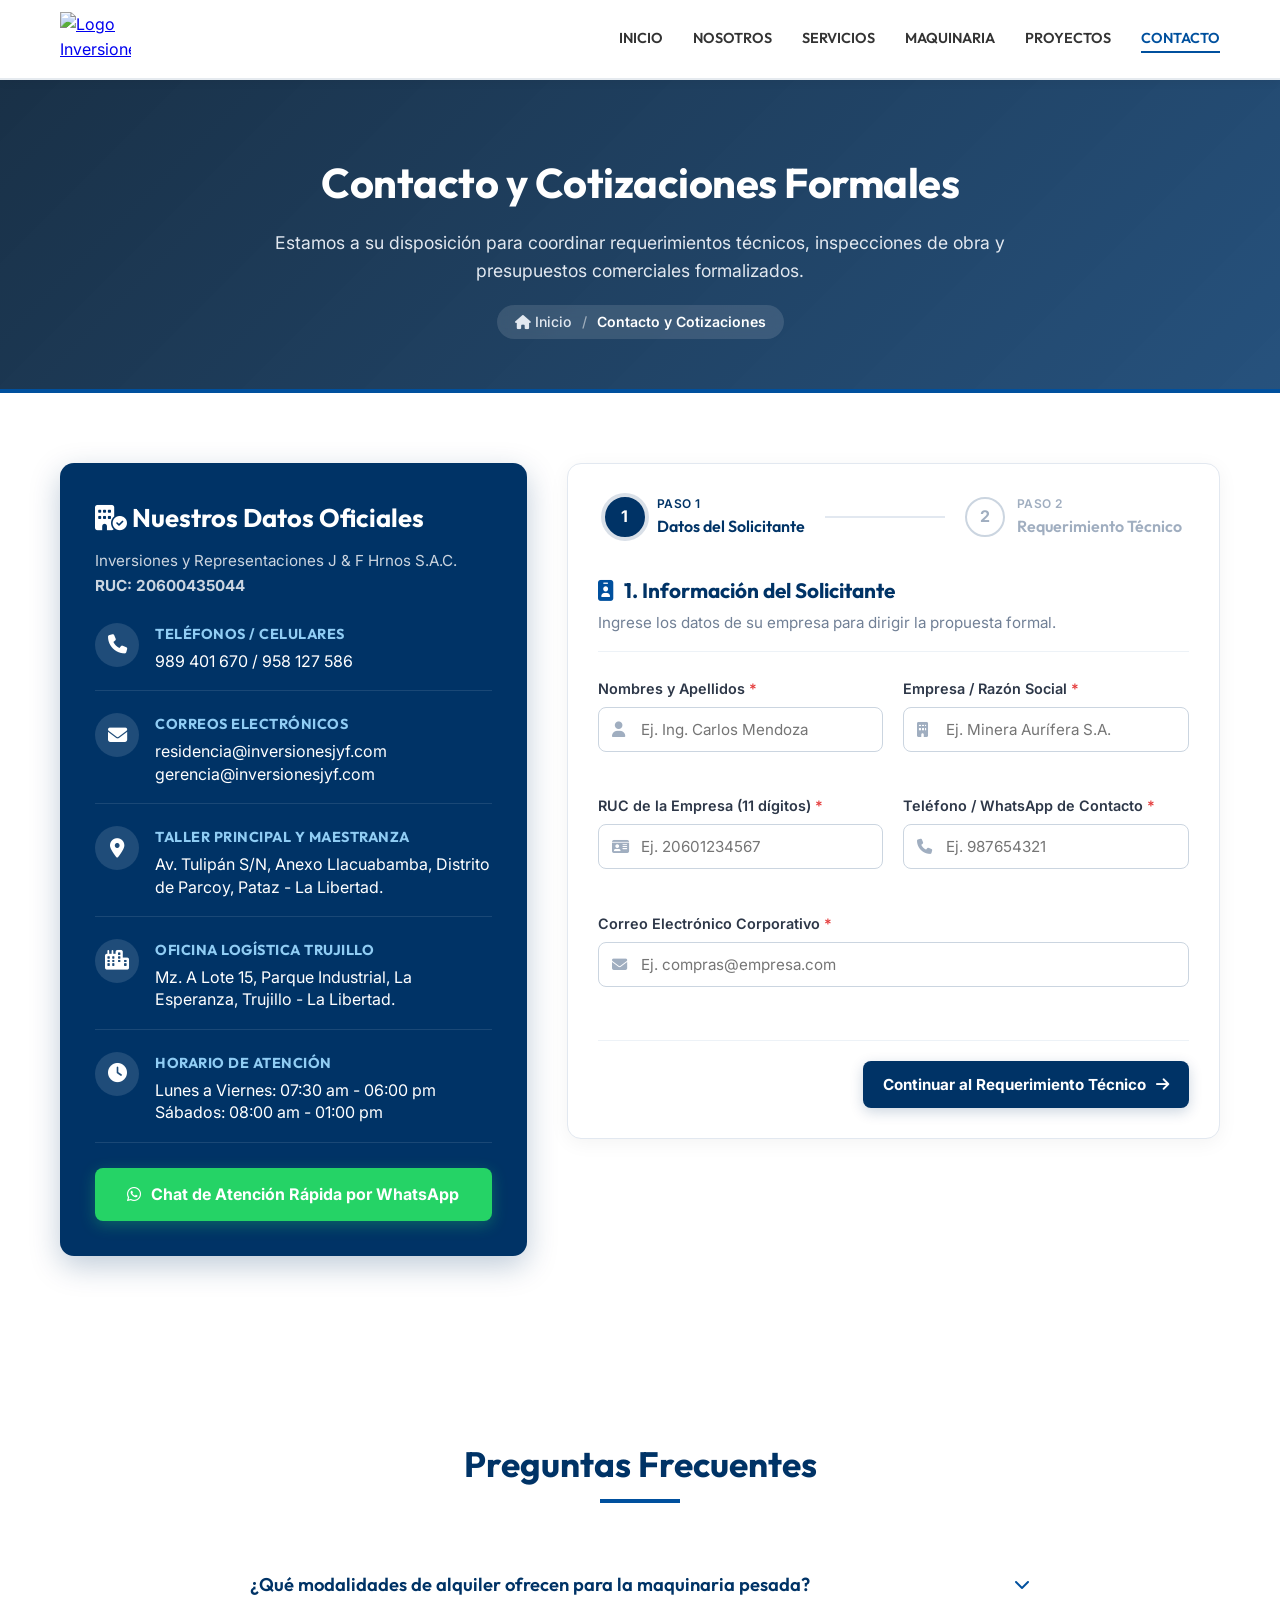
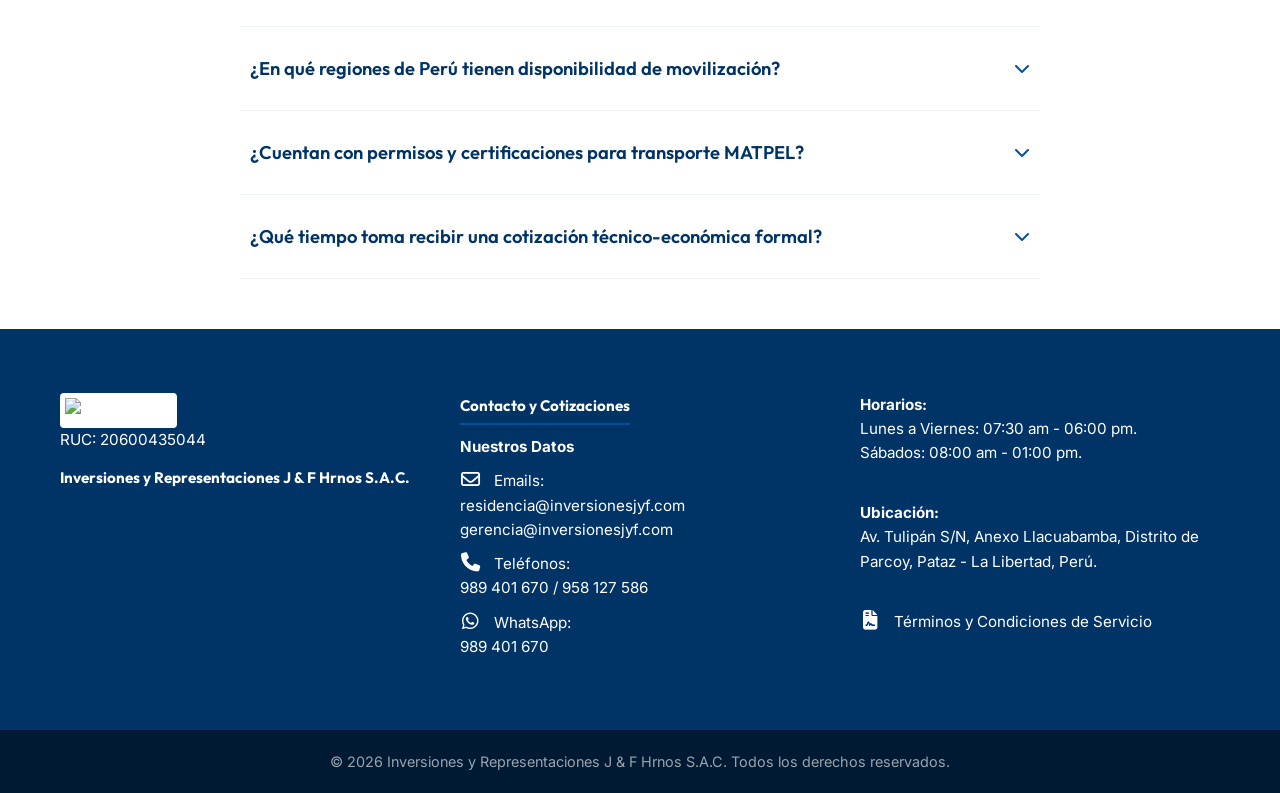
==== commit b8756139: "feat(contacto): restringir telefono a 9 digitos, combobox con buscador de maquinaria, tarjeta visual" ====
--- a/contacto.html
+++ b/contacto.html
@@ -85,7 +85,7 @@
     </section>
 
     <main id="main-content">
-        <section class="section">
+        <section class="section" id="cotizador">
             <div class="container">
                 <div class="contact-page-layout">
 
@@ -203,7 +203,7 @@
                                         <label for="quote-phone">Teléfono / WhatsApp de Contacto <span class="req">*</span></label>
                                         <div class="input-icon-wrap">
                                             <i class="fa-solid fa-phone"></i>
-                                            <input type="tel" id="quote-phone" name="phone" required placeholder="Ej. 987654321">
+                                            <input type="tel" id="quote-phone" name="phone" required maxlength="9" pattern="[0-9]{9}" inputmode="numeric" placeholder="Ej. 987654321">
                                         </div>
                                         <span class="field-error" id="error-phone"></span>
                                     </div>
@@ -249,13 +249,34 @@
                                         <span class="field-error" id="error-service"></span>
                                     </div>
 
-                                    <div class="form-group">
-                                        <label for="quote-machinery">Equipo Específico Requerido</label>
-                                        <div class="input-icon-wrap">
-                                            <i class="fa-solid fa-tractor"></i>
-                                            <select id="quote-machinery" name="machinery">
-                                                <option value="Flota completa / A definir según proyecto">Flota completa / A definir según proyecto</option>
-                                            </select>
+                                    <!-- Selector Escribible de Maquinaria con Tarjeta Preview -->
+                                    <div class="form-group" id="form-machinery-group">
+                                        <label for="quote-machinery-search">Equipo Específico Requerido</label>
+                                        <div class="combobox-field-container">
+                                            <i class="fa-solid fa-truck-monster input-lead-icon" aria-hidden="true"></i>
+                                            <input type="text" id="quote-machinery-search" class="combobox-search-input" 
+                                                   placeholder="Flota completa / Escriba para buscar equipo..." 
+                                                   autocomplete="off" spellcheck="false"
+                                                   aria-label="Buscar y seleccionar maquinaria">
+                                            <button type="button" id="form-machinery-clear-btn" class="search-clear-btn" aria-label="Limpiar equipo seleccionado" style="display: none;">
+                                                <i class="fa-solid fa-xmark"></i>
+                                            </button>
+                                            <button type="button" id="form-machinery-toggle-btn" class="combobox-chevron-btn" aria-label="Desplegar catálogo de maquinaria" tabindex="-1">
+                                                <i class="fa-solid fa-chevron-down" aria-hidden="true"></i>
+                                            </button>
+
+                                            <!-- Dropdown interactivo con fotos miniatura y especificaciones -->
+                                            <ul id="form-machinery-dropdown" class="combobox-options-list machinery-picker-list" role="listbox" aria-label="Catálogo de maquinaria">
+                                                <!-- Se genera dinámicamente con FLEET_DATA -->
+                                            </ul>
+                                        </div>
+                                        <input type="hidden" id="quote-machinery" name="machinery" value="Flota completa / A definir según proyecto">
+                                    </div>
+
+                                    <!-- TARJETA PREVIEW DINÁMICA DEL EQUIPO / CAMIÓN SELECCIONADO (Ocupa ancho completo) -->
+                                    <div class="form-group full-width" id="machine-preview-container" style="display: none;">
+                                        <div id="selected-machine-card" class="selected-machine-preview">
+                                            <!-- Poblado dinámicamente: foto, nombre, modelo, capacidad, potencia y enlace a ficha -->
                                         </div>
                                     </div>
 
--- a/styles.css
+++ b/styles.css
@@ -980,26 +980,29 @@
 }
 
 .back-btn {
-    display: inline-block;
-    margin-bottom: 20px;
-    color: var(--blue-accent);
+    display: inline-flex;
+    align-items: center;
+    gap: 8px;
+    margin-bottom: 24px;
+    color: var(--blue-dark);
     text-decoration: none;
-    font-weight: bold;
+    font-weight: 600;
     font-family: 'Outfit', sans-serif;
-    font-size: 1.1rem;
-    transition: 0.3s;
-    position: sticky;
-    top: 100px;
-    z-index: 10;
-    background: rgba(248, 250, 252, 0.95);
-    padding: 8px 14px;
-    border-radius: 6px;
+    font-size: 0.95rem;
+    transition: all 0.25s ease;
+    background: #f1f5f9;
+    border: 1px solid #e2e8f0;
+    padding: 9px 18px;
+    border-radius: 8px;
+    width: fit-content;
 }
 
 .back-btn:hover {
-    text-decoration: underline;
-    color: var(--blue-dark);
-    transform: translateX(-5px);
+    background: var(--blue-accent);
+    color: var(--white);
+    border-color: var(--blue-accent);
+    transform: translateX(-4px);
+    box-shadow: 0 4px 12px rgba(0, 114, 206, 0.2);
 }
 
 .main-content h2 {
@@ -1222,50 +1225,80 @@
 /* =========================================
    CATÁLOGO DE MAQUINARIA PESADA (#maquinaria)
    ========================================= */
-.machinery-toolbar {
-    display: flex;
-    flex-wrap: wrap;
-    gap: 15px;
-    align-items: center;
-    justify-content: space-between;
-    margin-bottom: 25px;
-}
-
-.search-box-wrapper {
+/* =========================================
+   PANEL UNIFICADO DE CONTROL Y FILTROS (#maquinaria)
+   ========================================= */
+.machinery-control-hub {
+    background: var(--white);
+    border: 1px solid #e2e8f0;
+    border-radius: 16px;
+    padding: 24px 28px;
+    margin-bottom: 35px;
+    box-shadow: 0 8px 30px rgba(0, 34, 68, 0.05);
+}
+
+.control-hub-top {
+    display: grid;
+    grid-template-columns: 1.35fr 1.15fr 1.15fr;
+    gap: 20px;
+    align-items: flex-end;
+    margin-bottom: 22px;
+}
+
+.control-hub-label {
+    display: flex;
+    align-items: center;
+    gap: 7px;
+    font-size: 0.85rem;
+    font-weight: 700;
+    color: var(--blue-dark);
+    margin-bottom: 8px;
+    text-transform: uppercase;
+    letter-spacing: 0.3px;
+}
+
+.control-hub-label i {
+    color: var(--blue-accent);
+}
+
+.input-with-icon {
     position: relative;
-    flex: 1 1 340px;
-}
-
-.search-box-wrapper .search-icon {
+    width: 100%;
+}
+
+.input-lead-icon {
     position: absolute;
-    left: 15px;
+    left: 16px;
     top: 50%;
     transform: translateY(-50%);
-    color: #718096;
-    font-size: 1rem;
+    color: #a0aec0;
+    font-size: 0.95rem;
     pointer-events: none;
 }
 
 .machinery-search-input {
     width: 100%;
-    padding: 12px 40px 12px 42px;
+    height: 48px;
+    padding: 10px 40px 10px 44px;
     border: 1.5px solid #cbd5e0;
-    border-radius: 8px;
+    border-radius: 10px;
     font-size: 0.95rem;
     font-family: inherit;
-    background: var(--white);
-    transition: var(--transition);
+    background: #f8fafc;
+    color: var(--text-dark);
+    transition: all 0.25s ease;
 }
 
 .machinery-search-input:focus {
     border-color: var(--blue-accent);
+    background: var(--white);
     outline: none;
-    box-shadow: 0 0 0 3px rgba(0, 80, 158, 0.15);
+    box-shadow: 0 0 0 4px rgba(0, 114, 206, 0.15);
 }
 
 .search-clear-btn {
     position: absolute;
-    right: 12px;
+    right: 14px;
     top: 50%;
     transform: translateY(-50%);
     background: none;
@@ -1276,103 +1309,259 @@
     padding: 4px;
     border-radius: 50%;
     transition: color 0.2s ease;
+    z-index: 2;
 }
 
 .search-clear-btn:hover {
     color: #e53e3e;
 }
 
-.filter-select-wrapper {
-    flex: 0 1 280px;
+/* Combobox interactivo de tipo de maquinaria */
+.combobox-filter-wrapper {
+    position: relative;
+    width: 100%;
+}
+
+.combobox-field-container {
+    position: relative;
+    width: 100%;
+}
+
+.combobox-search-input {
+    width: 100%;
+    height: 48px;
+    padding: 10px 42px 10px 44px;
+    border: 1.5px solid #cbd5e0;
+    border-radius: 10px;
+    font-size: 0.95rem;
+    font-family: inherit;
+    background: #f8fafc;
+    color: var(--text-dark);
+    cursor: text;
+    transition: all 0.25s ease;
+}
+
+.combobox-search-input:focus {
+    border-color: var(--blue-accent);
+    background: var(--white);
+    outline: none;
+    box-shadow: 0 0 0 4px rgba(0, 114, 206, 0.15);
+}
+
+.combobox-chevron-btn {
+    position: absolute;
+    right: 14px;
+    top: 50%;
+    transform: translateY(-50%);
+    background: none;
+    border: none;
+    color: #718096;
+    cursor: pointer;
+    font-size: 0.85rem;
+    padding: 6px;
+    transition: transform 0.2s ease, color 0.2s ease;
+    z-index: 2;
+}
+
+.combobox-chevron-btn.rotated i {
+    transform: rotate(180deg);
+    color: var(--blue-accent);
+}
+
+.combobox-chevron-btn i {
+    transition: transform 0.2s ease;
+}
+
+.combobox-options-list {
+    position: absolute;
+    top: calc(100% + 6px);
+    left: 0;
+    right: 0;
+    background: var(--white);
+    border: 1.5px solid #cbd5e0;
+    border-radius: 12px;
+    padding: 6px;
+    margin: 0;
+    list-style: none;
+    max-height: 290px;
+    overflow-y: auto;
+    z-index: 100;
+    box-shadow: 0 12px 30px rgba(0, 34, 68, 0.15);
+    display: none;
+}
+
+.combobox-options-list.open {
+    display: block;
+}
+
+.combobox-option-item {
+    display: flex;
+    align-items: center;
+    justify-content: space-between;
+    padding: 10px 14px;
+    border-radius: 8px;
+    font-size: 0.9rem;
+    font-weight: 600;
+    color: #4a5568;
+    cursor: pointer;
+    transition: background 0.15s ease, color 0.15s ease;
+}
+
+.combobox-option-item:hover,
+.combobox-option-item.highlighted {
+    background: #f1f5f9;
+    color: var(--blue-dark);
+}
+
+.combobox-option-item.active {
+    background: #e6f0fa;
+    color: var(--blue-accent);
+}
+
+.combobox-option-item .option-label {
+    display: inline-flex;
+    align-items: center;
+    gap: 10px;
+}
+
+.combobox-option-item .option-label i {
+    width: 16px;
+    text-align: center;
+    color: var(--blue-accent);
+}
+
+.combobox-option-item .option-count {
+    font-size: 0.78rem;
+    font-weight: 700;
+    background: #edf2f7;
+    color: #718096;
+    padding: 2px 8px;
+    border-radius: 10px;
+}
+
+.combobox-option-item.active .option-count {
+    background: var(--blue-accent);
+    color: #ffffff;
+}
+
+.combobox-option-item.hidden {
+    display: none !important;
+}
+
+.select-with-icon {
+    position: relative;
+    width: 100%;
 }
 
 .filter-select {
     width: 100%;
-    padding: 12px 16px;
+    height: 48px;
+    padding: 10px 40px 10px 16px;
     border: 1.5px solid #cbd5e0;
-    border-radius: 8px;
+    border-radius: 10px;
     font-size: 0.95rem;
     font-family: inherit;
-    background: var(--white);
+    background: #f8fafc;
     color: var(--text-dark);
     cursor: pointer;
-    transition: var(--transition);
+    appearance: none;
+    -webkit-appearance: none;
+    transition: all 0.25s ease;
 }
 
 .filter-select:focus {
     border-color: var(--blue-accent);
+    background: var(--white);
     outline: none;
-    box-shadow: 0 0 0 3px rgba(0, 80, 158, 0.15);
-}
-
-/* Píldoras de Categoría */
-.machinery-categories-nav {
-    display: flex;
-    flex-wrap: wrap;
-    gap: 10px;
-    margin-bottom: 25px;
-}
-
-.category-pill {
+    box-shadow: 0 0 0 4px rgba(0, 114, 206, 0.15);
+}
+
+.select-caret {
+    position: absolute;
+    right: 16px;
+    top: 50%;
+    transform: translateY(-50%);
+    color: #718096;
+    pointer-events: none;
+    font-size: 0.85rem;
+}
+
+.btn-reset-filters {
     display: inline-flex;
     align-items: center;
-    gap: 8px;
-    padding: 9px 18px;
-    border: 1px solid #e2e8f0;
-    background: var(--white);
-    color: #4a5568;
-    border-radius: 25px;
-    font-size: 0.9rem;
-    font-weight: 600;
-    font-family: inherit;
+    gap: 6px;
+    background: #edf2f7;
+    color: var(--blue-dark);
+    border: 1px solid #cbd5e0;
+    border-radius: 6px;
+    padding: 4px 10px;
+    font-size: 0.8rem;
+    font-weight: 600;
     cursor: pointer;
-    transition: all 0.25s ease;
-    box-shadow: 0 1px 3px rgba(0, 0, 0, 0.05);
-}
-
-.category-pill:hover {
-    border-color: var(--blue-accent);
-    color: var(--blue-accent);
-    transform: translateY(-1px);
-}
-
-.category-pill.active {
-    background: var(--blue-dark);
-    color: var(--white);
-    border-color: var(--blue-dark);
-    box-shadow: 0 4px 12px rgba(0, 51, 102, 0.2);
-}
-
-.category-pill i {
-    font-size: 0.85rem;
-}
-
-/* Barra de estado */
+    margin-left: 10px;
+    transition: all 0.2s ease;
+}
+
+.btn-reset-filters:hover {
+    background: #e2e8f0;
+    color: #c53030;
+    border-color: #cbd5e0;
+}
+
+/* Barra de estado integrada */
 .machinery-status-bar {
     display: flex;
     flex-wrap: wrap;
     align-items: center;
     justify-content: space-between;
     gap: 15px;
-    padding: 12px 18px;
-    background: #edf2f7;
-    border-radius: 8px;
-    margin-bottom: 30px;
-    font-size: 0.9rem;
+    padding: 14px 18px;
+    background: #f8fafc;
+    border: 1px solid #edf2f7;
+    border-radius: 10px;
+    font-size: 0.88rem;
     color: #4a5568;
 }
 
+.status-counter-wrap {
+    display: inline-flex;
+    align-items: center;
+    gap: 10px;
+}
+
+.status-pulse-dot {
+    width: 9px;
+    height: 9px;
+    border-radius: 50%;
+    background: #27ae60;
+    box-shadow: 0 0 0 0 rgba(39, 174, 96, 0.7);
+    animation: pulseDot 2s infinite;
+}
+
+@keyframes pulseDot {
+    0% {
+        box-shadow: 0 0 0 0 rgba(39, 174, 96, 0.7);
+    }
+    70% {
+        box-shadow: 0 0 0 8px rgba(39, 174, 96, 0);
+    }
+    100% {
+        box-shadow: 0 0 0 0 rgba(39, 174, 96, 0);
+    }
+}
+
 .fleet-guarantees {
     display: flex;
     flex-wrap: wrap;
-    gap: 15px;
+    gap: 18px;
 }
 
 .fleet-guarantees span {
     display: inline-flex;
     align-items: center;
     gap: 6px;
-    font-weight: 500;
+    font-weight: 600;
+    font-size: 0.82rem;
     color: var(--blue-dark);
 }
 
@@ -1383,17 +1572,17 @@
 /* Grid de Maquinaria */
 .machinery-grid {
     display: grid;
-    grid-template-columns: repeat(auto-fill, minmax(320px, 1fr));
-    gap: 25px;
+    grid-template-columns: repeat(auto-fill, minmax(340px, 1fr));
+    gap: 28px;
 }
 
 /* Tarjeta individual de equipo */
 .machinery-card {
     background: var(--white);
-    border-radius: 12px;
+    border-radius: 14px;
     overflow: hidden;
     border: 1px solid #e2e8f0;
-    box-shadow: 0 4px 12px rgba(0, 0, 0, 0.06);
+    box-shadow: 0 4px 15px rgba(0, 0, 0, 0.05);
     display: flex;
     flex-direction: column;
     transition: transform 0.3s ease, box-shadow 0.3s ease, border-color 0.3s ease;
@@ -1401,27 +1590,34 @@
 
 .machinery-card:hover {
     transform: translateY(-6px);
-    box-shadow: 0 15px 30px rgba(0, 51, 102, 0.12);
+    box-shadow: 0 18px 35px rgba(0, 34, 68, 0.12);
     border-color: #cbd5e0;
 }
 
 .machinery-card-media {
     position: relative;
     width: 100%;
-    aspect-ratio: 16 / 10;
+    height: 220px;
     overflow: hidden;
-    background: #0f172a;
+    background: #001a33;
+}
+
+.machinery-card-media a {
+    display: block;
+    width: 100%;
+    height: 100%;
 }
 
 .machinery-card-media img {
     width: 100%;
     height: 100%;
     object-fit: cover;
+    display: block;
     transition: transform 0.5s cubic-bezier(0.4, 0, 0.2, 1);
 }
 
 .machinery-card:hover .machinery-card-media img {
-    transform: scale(1.08);
+    transform: scale(1.06);
 }
 
 .card-badges {
@@ -1432,31 +1628,34 @@
     display: flex;
     justify-content: space-between;
     pointer-events: none;
+    z-index: 2;
 }
 
 .badge-brand {
-    background: rgba(0, 51, 102, 0.88);
+    background: rgba(0, 26, 51, 0.9);
     color: var(--white);
     font-size: 0.75rem;
     font-weight: 700;
     padding: 4px 10px;
-    border-radius: 4px;
+    border-radius: 6px;
     text-transform: uppercase;
     letter-spacing: 0.5px;
-    backdrop-filter: blur(4px);
+    backdrop-filter: blur(6px);
+    box-shadow: 0 2px 6px rgba(0,0,0,0.25);
 }
 
 .badge-available {
     display: inline-flex;
     align-items: center;
     gap: 6px;
-    background: rgba(39, 174, 96, 0.9);
+    background: rgba(39, 174, 96, 0.92);
     color: var(--white);
     font-size: 0.75rem;
     font-weight: 600;
     padding: 4px 10px;
     border-radius: 20px;
-    backdrop-filter: blur(4px);
+    backdrop-filter: blur(6px);
+    box-shadow: 0 2px 6px rgba(0,0,0,0.25);
 }
 
 .badge-available::before {
@@ -1469,18 +1668,19 @@
 }
 
 .machinery-card-body {
-    padding: 20px;
+    padding: 22px;
     display: flex;
     flex-direction: column;
     flex-grow: 1;
+    justify-content: space-between;
 }
 
 .card-meta-category {
-    font-size: 0.8rem;
-    font-weight: 600;
+    font-size: 0.78rem;
+    font-weight: 700;
     color: var(--blue-accent);
     text-transform: uppercase;
-    letter-spacing: 0.5px;
+    letter-spacing: 0.6px;
     margin-bottom: 6px;
 }
 
@@ -1496,18 +1696,18 @@
 .machinery-card-model {
     font-size: 0.85rem;
     color: #718096;
-    margin-bottom: 15px;
+    margin-bottom: 14px;
 }
 
 .machinery-specs-summary {
     display: grid;
     grid-template-columns: repeat(3, 1fr);
-    gap: 8px;
+    gap: 6px;
     background: #f8fafc;
     border: 1px solid #edf2f7;
     border-radius: 8px;
-    padding: 10px;
-    margin-bottom: 16px;
+    padding: 10px 8px;
+    margin-bottom: 14px;
 }
 
 .spec-cell {
@@ -1521,7 +1721,7 @@
 
 .spec-cell-label {
     display: block;
-    font-size: 0.72rem;
+    font-size: 0.7rem;
     color: #718096;
     text-transform: uppercase;
     font-weight: 600;
@@ -1533,17 +1733,21 @@
     font-size: 0.85rem;
     font-weight: 700;
     color: var(--blue-dark);
+    white-space: nowrap;
+    overflow: hidden;
+    text-overflow: ellipsis;
 }
 
 .machinery-card-desc {
-    font-size: 0.9rem;
+    font-size: 0.88rem;
     color: #4a5568;
     line-height: 1.5;
-    margin-bottom: 20px;
+    margin-bottom: 18px;
     display: -webkit-box;
     -webkit-line-clamp: 2;
     -webkit-box-orient: vertical;
     overflow: hidden;
+    height: 2.7em;
 }
 
 .machinery-card-actions {
@@ -1554,11 +1758,11 @@
 
 .btn-card-spec {
     flex: 1;
+    height: 42px;
     background: #edf2f7;
     color: var(--blue-dark);
     border: 1px solid #cbd5e0;
-    padding: 10px;
-    border-radius: 6px;
+    border-radius: 8px;
     font-size: 0.88rem;
     font-weight: 600;
     font-family: inherit;
@@ -1566,6 +1770,10 @@
     transition: all 0.2s ease;
     text-align: center;
     text-decoration: none;
+    display: inline-flex;
+    align-items: center;
+    justify-content: center;
+    gap: 6px;
 }
 
 .btn-card-spec:hover {
@@ -1575,11 +1783,11 @@
 
 .btn-card-quote {
     flex: 1;
+    height: 42px;
     background: var(--blue-dark);
     color: var(--white);
     border: none;
-    padding: 10px;
-    border-radius: 6px;
+    border-radius: 8px;
     font-size: 0.88rem;
     font-weight: 600;
     font-family: inherit;
@@ -1587,11 +1795,15 @@
     transition: all 0.2s ease;
     text-align: center;
     text-decoration: none;
+    display: inline-flex;
+    align-items: center;
+    justify-content: center;
+    gap: 6px;
 }
 
 .btn-card-quote:hover {
     background: var(--blue-accent);
-    box-shadow: 0 4px 10px rgba(0, 80, 158, 0.25);
+    box-shadow: 0 4px 12px rgba(255, 153, 0, 0.3);
 }
 
 /* Mensaje sin resultados */
@@ -1764,28 +1976,47 @@
 
 .modal-spec-table {
     width: 100%;
-    border-collapse: collapse;
-    margin-bottom: 20px;
-    font-size: 0.9rem;
+    border-collapse: separate;
+    border-spacing: 0;
+    margin-bottom: 25px;
+    font-size: 0.92rem;
+    border: 1px solid #e2e8f0;
+    border-radius: 10px;
+    overflow: hidden;
 }
 
 .modal-spec-table tr {
-    border-bottom: 1px solid #edf2f7;
+    transition: background 0.15s ease;
+}
+
+.modal-spec-table tr:hover {
+    background: #f8fafc;
 }
 
 .modal-spec-table th {
     text-align: left;
-    padding: 9px 12px;
-    color: #718096;
-    font-weight: 600;
-    width: 45%;
+    padding: 11px 16px;
+    color: #4a5568;
+    font-weight: 600;
+    width: 42%;
     background: #f8fafc;
+    border-right: 1px solid #edf2f7;
+    border-bottom: 1px solid #edf2f7;
+}
+
+.modal-spec-table tr:last-child th {
+    border-bottom: none;
 }
 
 .modal-spec-table td {
-    padding: 9px 12px;
-    color: var(--blue-dark);
-    font-weight: 600;
+    padding: 11px 16px;
+    color: var(--blue-dark);
+    font-weight: 600;
+    border-bottom: 1px solid #edf2f7;
+}
+
+.modal-spec-table tr:last-child td {
+    border-bottom: none;
 }
 
 .modal-applications-title {
@@ -2187,6 +2418,223 @@
     box-shadow: 0 8px 18px rgba(37, 211, 102, 0.35);
 }
 
+/* Picker de Maquinaria en el Formulario de Cotización */
+.form-label-with-hint {
+    display: flex;
+    justify-content: space-between;
+    align-items: center;
+    width: 100%;
+    margin-bottom: 7px;
+    font-weight: 600;
+    font-size: 0.9rem;
+    color: #2d3748;
+}
+
+.label-hint {
+    font-size: 0.78rem;
+    color: #718096;
+    font-weight: 400;
+}
+
+.machinery-picker-list {
+    max-height: 290px;
+    overflow-y: auto;
+}
+
+.machinery-picker-item {
+    display: flex;
+    align-items: center;
+    gap: 12px;
+    padding: 10px 14px;
+    border-radius: 8px;
+    cursor: pointer;
+    transition: background 0.15s ease;
+    border-bottom: 1px solid #edf2f7;
+}
+
+.machinery-picker-item:last-child {
+    border-bottom: none;
+}
+
+.machinery-picker-item:hover,
+.machinery-picker-item.highlighted {
+    background: #f1f5f9;
+}
+
+.machinery-picker-item.active {
+    background: #e6f0fa;
+}
+
+.picker-thumb {
+    width: 52px;
+    height: 38px;
+    border-radius: 6px;
+    object-fit: cover;
+    flex-shrink: 0;
+    background: #0f172a;
+}
+
+.picker-thumb-fallback {
+    width: 52px;
+    height: 38px;
+    border-radius: 6px;
+    background: #edf2f7;
+    color: var(--blue-accent);
+    display: grid;
+    place-items: center;
+    font-size: 1.1rem;
+    flex-shrink: 0;
+}
+
+.picker-info {
+    flex-grow: 1;
+    min-width: 0;
+}
+
+.picker-name {
+    font-weight: 700;
+    color: var(--blue-dark);
+    font-size: 0.88rem;
+    white-space: nowrap;
+    overflow: hidden;
+    text-overflow: ellipsis;
+    margin-bottom: 2px;
+}
+
+.picker-meta {
+    font-size: 0.76rem;
+    color: #718096;
+}
+
+/* Tarjeta Preview del Equipo Seleccionado */
+.selected-machine-preview {
+    background: #f8fafc;
+    border: 1.5px solid #cbd5e0;
+    border-radius: 12px;
+    padding: 14px 18px;
+    display: flex;
+    align-items: center;
+    gap: 16px;
+    box-shadow: 0 4px 12px rgba(0, 34, 68, 0.04);
+    animation: fadeIn 0.25s ease;
+}
+
+.preview-img {
+    width: 88px;
+    height: 64px;
+    border-radius: 8px;
+    object-fit: cover;
+    flex-shrink: 0;
+    background: #0f172a;
+    box-shadow: 0 2px 6px rgba(0,0,0,0.12);
+}
+
+.preview-img-fallback {
+    width: 88px;
+    height: 64px;
+    border-radius: 8px;
+    background: #e2e8f0;
+    color: var(--blue-accent);
+    display: grid;
+    place-items: center;
+    font-size: 1.8rem;
+    flex-shrink: 0;
+}
+
+.preview-body {
+    flex-grow: 1;
+    min-width: 0;
+}
+
+.preview-title-row {
+    display: flex;
+    align-items: center;
+    gap: 8px;
+    flex-wrap: wrap;
+    margin-bottom: 4px;
+}
+
+.preview-name {
+    font-size: 0.95rem;
+    font-weight: 700;
+    color: var(--blue-dark);
+    margin: 0;
+    font-family: 'Outfit', sans-serif;
+}
+
+.preview-badge {
+    background: #e6f0fa;
+    color: var(--blue-accent);
+    padding: 2px 8px;
+    border-radius: 4px;
+    font-size: 0.72rem;
+    font-weight: 700;
+    text-transform: uppercase;
+}
+
+.preview-specs-row {
+    display: flex;
+    gap: 12px;
+    font-size: 0.8rem;
+    color: #4a5568;
+    flex-wrap: wrap;
+}
+
+.preview-specs-row span strong {
+    color: var(--blue-dark);
+}
+
+.preview-actions {
+    display: flex;
+    flex-direction: column;
+    gap: 6px;
+    align-items: flex-end;
+    flex-shrink: 0;
+}
+
+.preview-link-spec {
+    font-size: 0.82rem;
+    color: var(--blue-accent);
+    text-decoration: none;
+    font-weight: 600;
+    display: inline-flex;
+    align-items: center;
+    gap: 4px;
+}
+
+.preview-link-spec:hover {
+    text-decoration: underline;
+}
+
+.preview-btn-change {
+    background: none;
+    border: none;
+    color: #718096;
+    font-size: 0.78rem;
+    cursor: pointer;
+    text-decoration: underline;
+    padding: 0;
+}
+
+.preview-btn-change:hover {
+    color: #c53030;
+}
+
+@media (max-width: 600px) {
+    .selected-machine-preview {
+        flex-direction: column;
+        align-items: flex-start;
+    }
+
+    .preview-actions {
+        align-items: flex-start;
+        flex-direction: row;
+        width: 100%;
+        justify-content: space-between;
+        margin-top: 8px;
+    }
+}
+
 /* Banner de éxito */
 .quote-success-banner {
     text-align: center;
@@ -2617,27 +3065,105 @@
 /* Layout de Ficha Técnica Individual (maquinaria-detalle.html) */
 .machine-detail-layout {
     display: grid;
-    grid-template-columns: 1.4fr 1fr;
-    gap: 40px;
-    padding: 50px 0;
+    grid-template-columns: minmax(0, 1.4fr) minmax(0, 1fr);
+    gap: 35px;
+    padding: 45px 0;
+    align-items: start;
 }
 
 .machine-main-card {
     background: var(--white);
-    border-radius: 14px;
+    border-radius: 16px;
     border: 1px solid #e2e8f0;
     padding: 35px;
-    box-shadow: 0 5px 20px rgba(0,0,0,0.06);
+    box-shadow: 0 4px 20px rgba(0, 34, 68, 0.05);
 }
 
 .machine-sidebar-card {
     background: var(--white);
-    border-radius: 14px;
+    border-radius: 16px;
     border: 1px solid #e2e8f0;
-    padding: 30px;
-    box-shadow: 0 5px 20px rgba(0,0,0,0.06);
+    padding: 28px;
+    box-shadow: 0 4px 20px rgba(0, 34, 68, 0.05);
     position: sticky;
     top: 100px;
+}
+
+.badge-brand {
+    background: #e6f0fa;
+    color: var(--blue-accent);
+    padding: 6px 14px;
+    border-radius: 6px;
+    font-size: 0.82rem;
+    font-weight: 700;
+    text-transform: uppercase;
+    letter-spacing: 0.5px;
+}
+
+.badge-available {
+    background: #e8f8ef;
+    color: #1e824c;
+    padding: 6px 14px;
+    border-radius: 6px;
+    font-size: 0.82rem;
+    font-weight: 700;
+    display: inline-flex;
+    align-items: center;
+    gap: 6px;
+}
+
+.badge-available::before {
+    content: '';
+    width: 7px;
+    height: 7px;
+    border-radius: 50%;
+    background: #27ae60;
+}
+
+.btn-wizard-primary {
+    display: inline-flex;
+    align-items: center;
+    justify-content: center;
+    gap: 10px;
+    background: var(--blue-dark);
+    color: var(--white);
+    padding: 14px 20px;
+    border-radius: 8px;
+    font-weight: 700;
+    font-size: 0.95rem;
+    text-decoration: none;
+    transition: all 0.25s ease;
+    box-shadow: 0 4px 14px rgba(0, 51, 102, 0.2);
+}
+
+.btn-wizard-primary:hover {
+    background: var(--blue-accent);
+    color: var(--white);
+    transform: translateY(-2px);
+    box-shadow: 0 6px 18px rgba(0, 114, 206, 0.3);
+}
+
+.btn-wizard-whatsapp {
+    display: inline-flex;
+    align-items: center;
+    justify-content: center;
+    gap: 10px;
+    background: #25d366;
+    color: var(--white);
+    padding: 14px 20px;
+    border-radius: 8px;
+    font-weight: 700;
+    font-size: 0.95rem;
+    text-decoration: none;
+    transition: all 0.25s ease;
+    box-shadow: 0 4px 14px rgba(37, 211, 102, 0.25);
+}
+
+.btn-wizard-whatsapp:hover {
+    background: #1eb956;
+    color: var(--white);
+    transform: translateY(-2px);
+    box-shadow: 0 6px 18px rgba(37, 211, 102, 0.35);
 }
 
 /* Tabs de Categorías en Proyectos (proyectos.html) */
@@ -2700,4 +3226,24 @@
     .machine-sidebar-card {
         position: static;
     }
+
+    .control-hub-top {
+        grid-template-columns: 1fr;
+        gap: 15px;
+    }
+
+    .machinery-control-hub {
+        padding: 20px 16px;
+    }
+
+    .machinery-status-bar {
+        flex-direction: column;
+        align-items: flex-start;
+        gap: 12px;
+    }
+
+    .fleet-guarantees {
+        flex-direction: column;
+        gap: 8px;
+    }
 }
